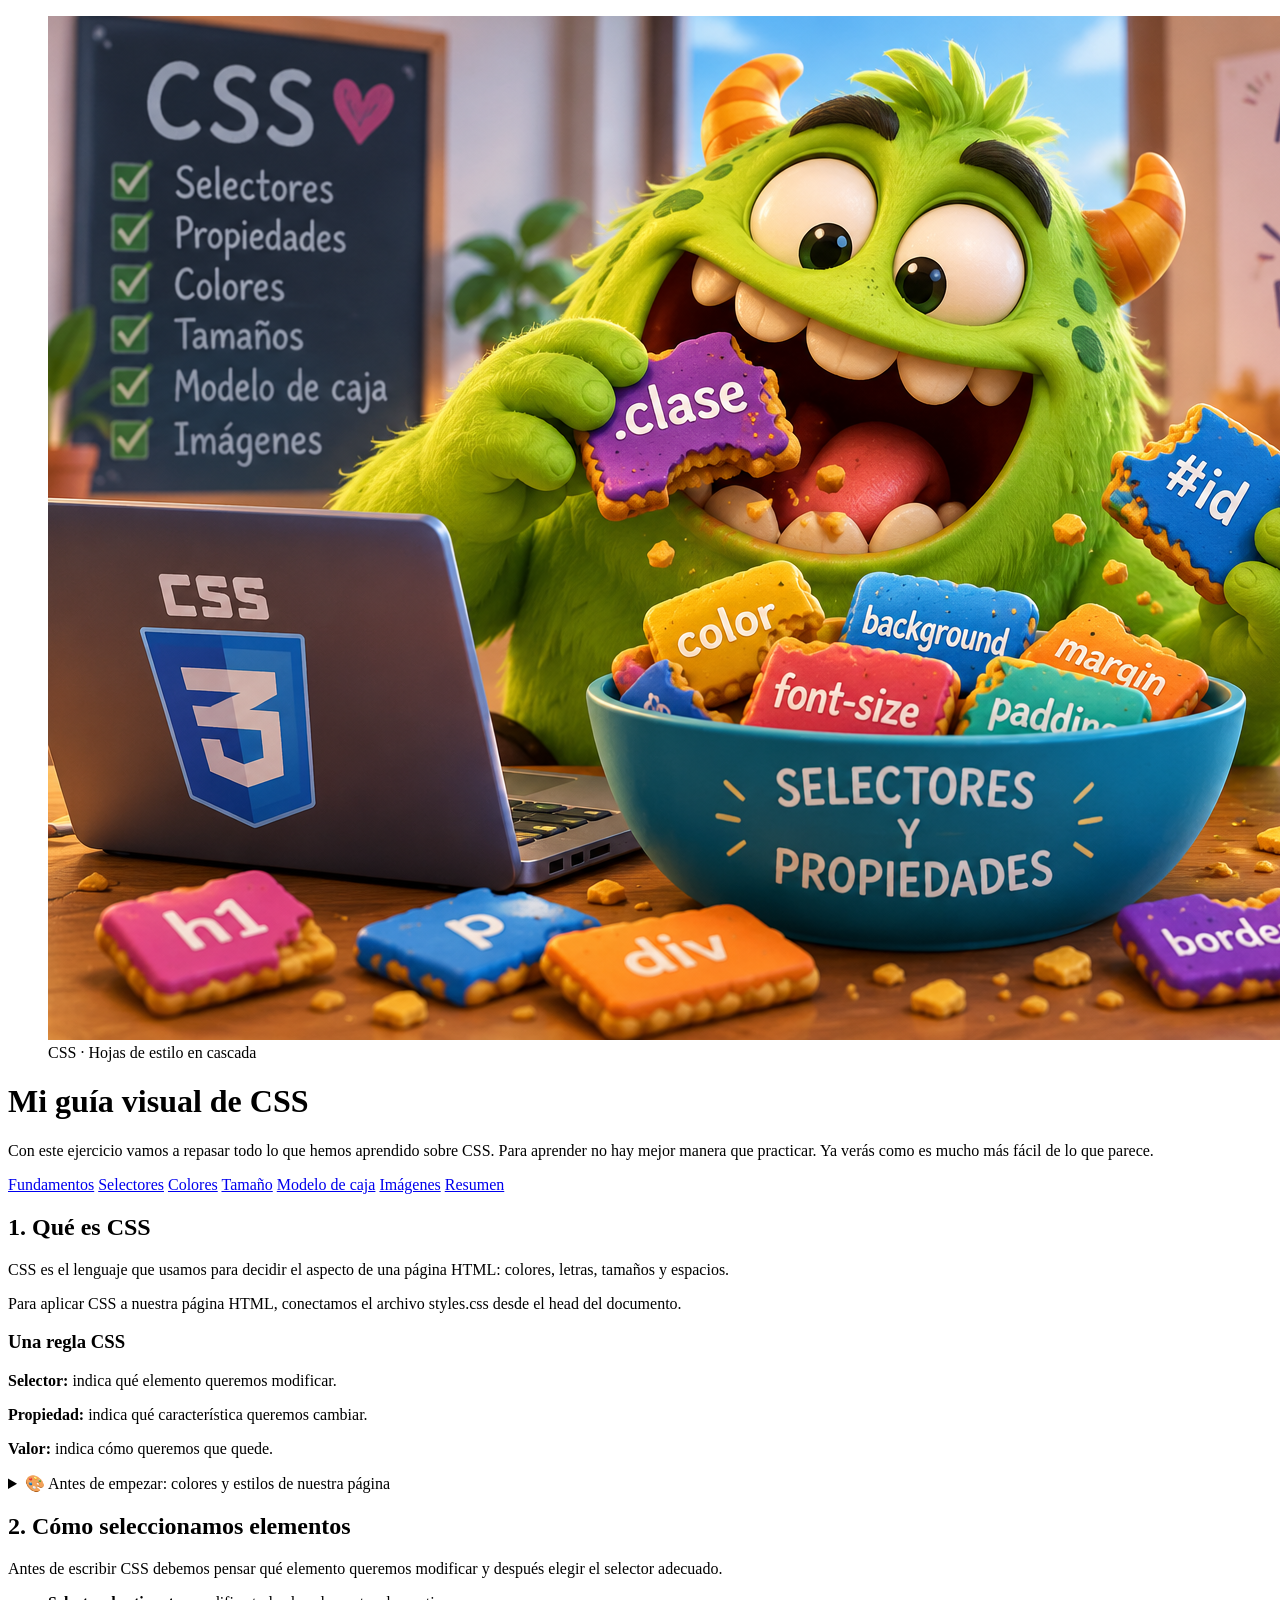
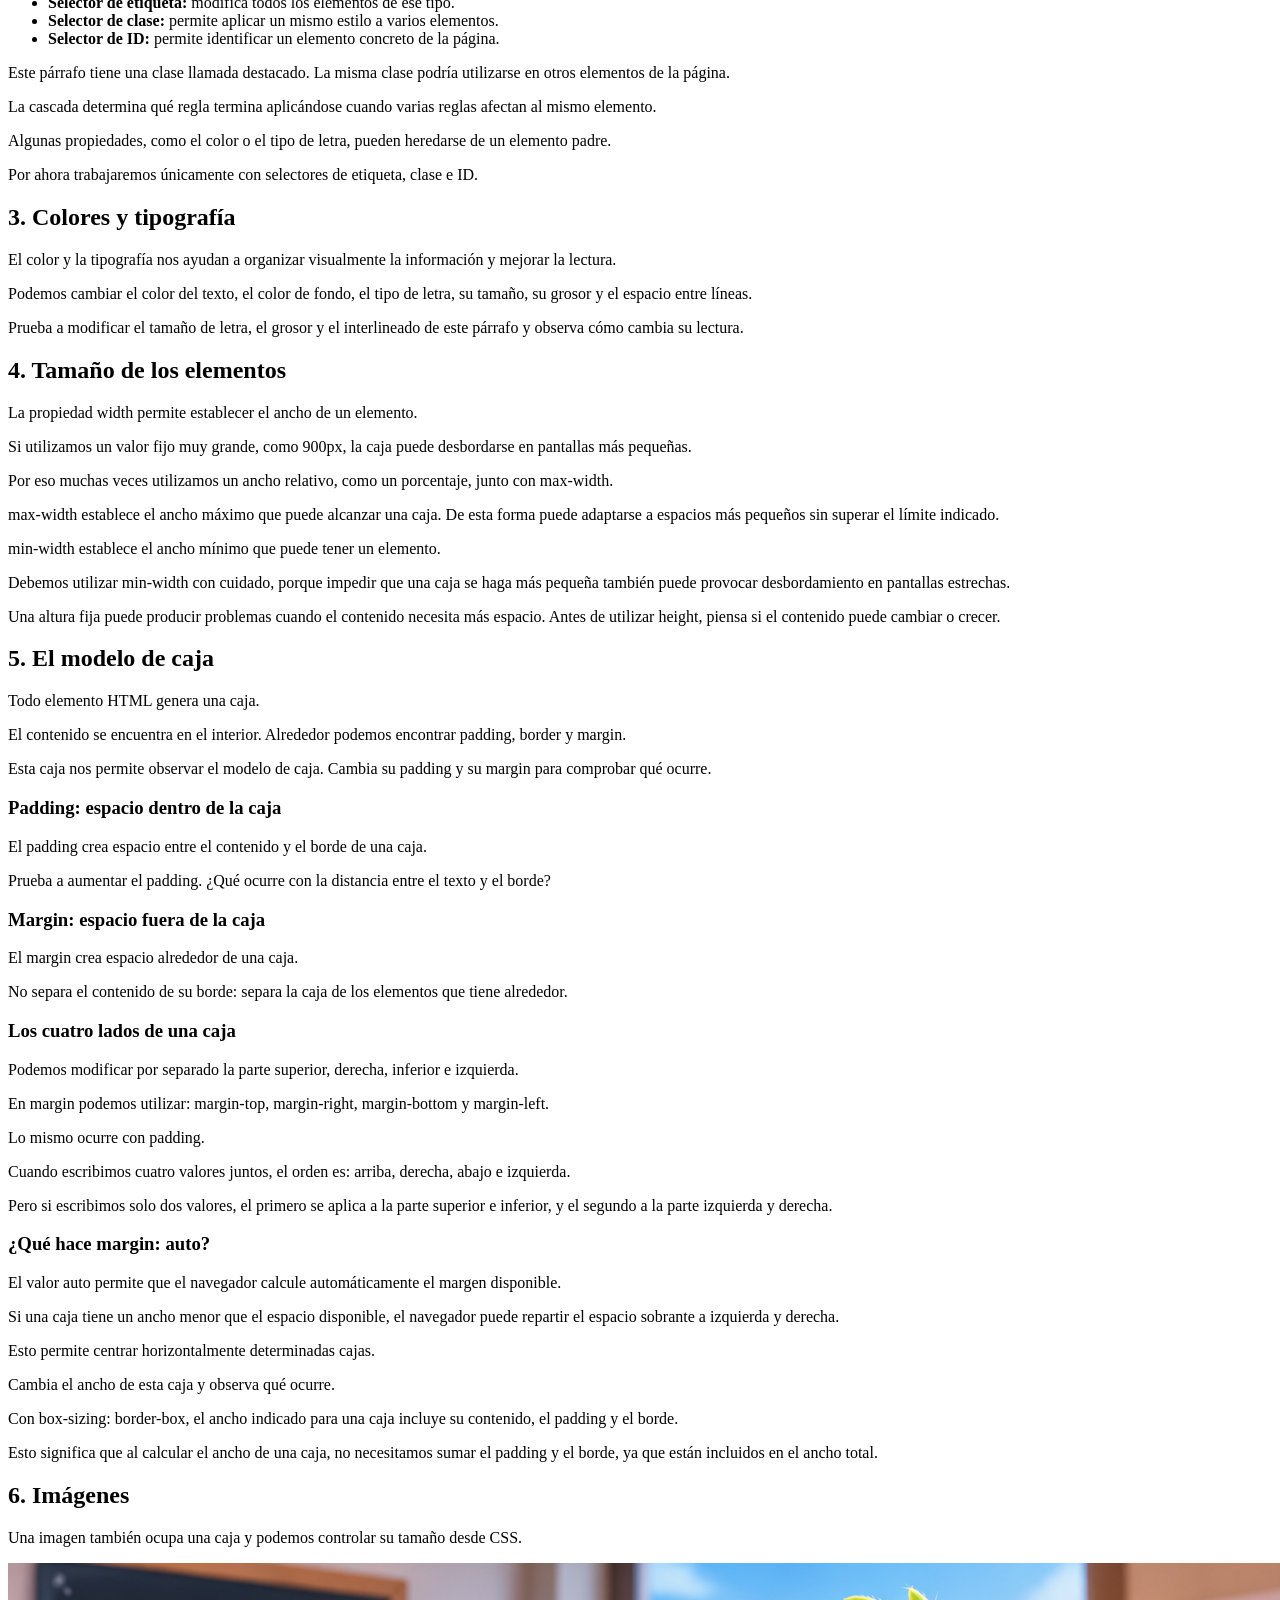
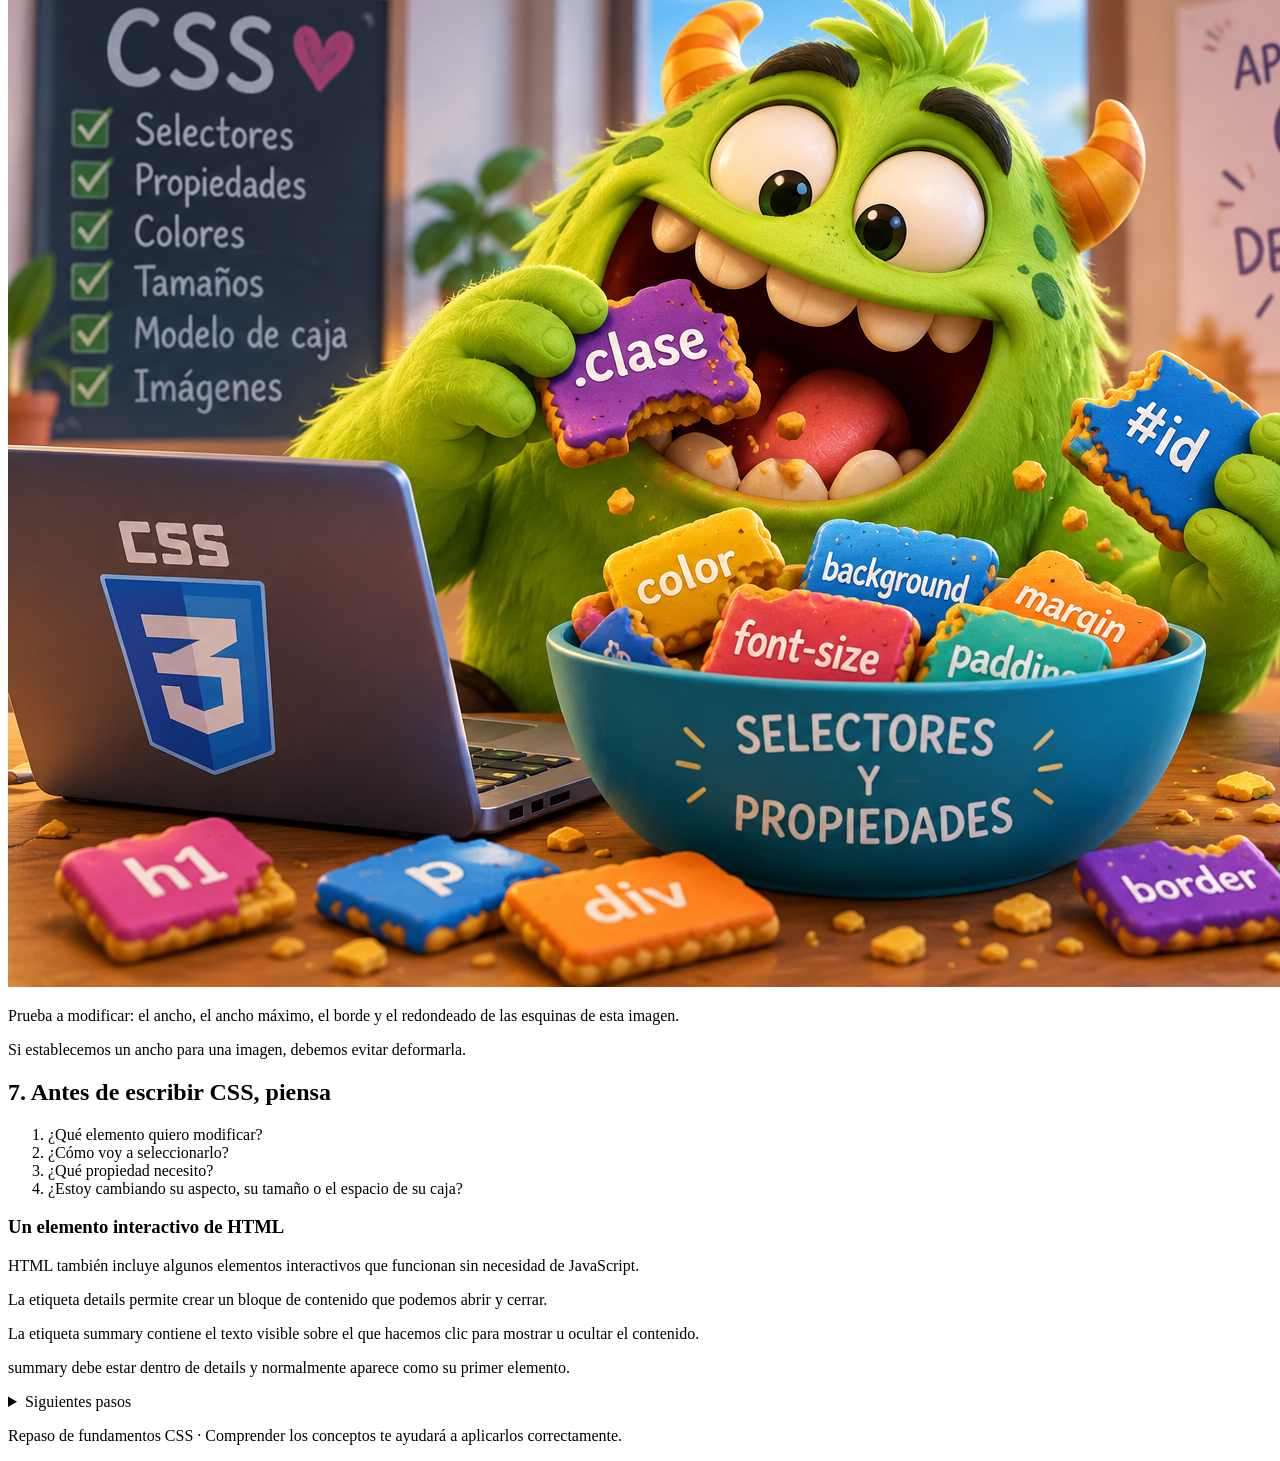
==== index.html @ c78a08f2 "Primer ejercicio de CSS" ====
<!doctype html>
<html lang="es">

<head>

    <!-- Configuración básica del documento -->
    <meta charset="UTF-8">

    <!-- Permite adaptar la página al ancho del dispositivo -->
    <meta name="viewport" content="width=device-width, initial-scale=1.0">

    <!-- Favicon de la página -->
    <link rel="icon" href="images/favicon.ico" type="image/x-icon">

    <!-- Título que aparece en la pestaña del navegador -->
    <title>Repaso de fundamentos CSS</title>

    

</head>


<body>

    <!-- ========================================
         ENCABEZADO DE LA PÁGINA
         ======================================== -->

    <header>

        <!--
        figure permite agrupar contenido visual,
        como una imagen, que forma una unidad
        dentro de la página.
        -->

        <figure>

            <img
                class="logo-css"
                src="images/css.png"
                alt="Imagen representativa de CSS"
            >

            <figcaption>
                CSS · Hojas de estilo en cascada
            </figcaption>

        </figure>


      

        <h1>Mi guía visual de CSS</h1>


        <p>
            Con este ejercicio vamos a repasar todo lo que hemos aprendido
            sobre CSS.

            Para aprender no hay mejor manera que practicar.

            Ya verás como es mucho más fácil de lo que parece.
        </p>


        <!--
        strong y em aportan significado al contenido.

        strong indica que un contenido tiene especial importancia.

        em se utiliza para dar énfasis a una parte del texto.
        -->


        <!-- ========================================
             NAVEGACIÓN INTERNA
             ======================================== -->

        <nav>

            <a href="#fundamentos">Fundamentos</a>

            <a href="#selectores">Selectores</a>

            <a href="#colores">Colores</a>

            <a href="#tamano">Tamaño</a>

            <a href="#cajas">Modelo de caja</a>

            <a href="#imagenes">Imágenes</a>

            <a href="#recordatorio">Resumen</a>

        </nav>


       

    </header>



    <!-- ========================================
         CONTENIDO PRINCIPAL
         ======================================== -->

    <main>


        <!-- ========================================
             1. FUNDAMENTOS mantenemos los ID para que funcione la navegación interna
             ======================================== -->

        <section id="fundamentos">

            <h2>1. Qué es CSS</h2>


            <p>
                CSS es el lenguaje que usamos para decidir
                el aspecto de una página HTML:
                colores, letras, tamaños y espacios.
            </p>


            <p>
                Para aplicar CSS a nuestra página HTML,
                conectamos el archivo styles.css
                desde el head del documento.
            </p>


            <!-- Una regla CSS -->

            <div>

                <h3>Una regla CSS</h3>


                <p>
                    <strong>Selector:</strong>
                    indica qué elemento queremos modificar.
                </p>


                <p>
                    <strong>Propiedad:</strong>
                    indica qué característica queremos cambiar.
                </p>


                <p>
                    <strong>Valor:</strong>
                    indica cómo queremos que quede.
                </p>

            </div>


        </section>



    <!-- ========================================
         AYUDA PARA CREAR NUESTRO CSS
         ======================================== -->

    <details>

        <summary>🎨 Antes de empezar: colores y estilos de nuestra página</summary>

        <h2>Nuestra paleta de colores</h2>

        <p>
            Para no repetir los mismos colores continuamente,
            vamos a guardar nuestra paleta en variables CSS.
        </p>

        <p>
            Las declararemos en <code>:root</code> para poder
            utilizarlas después en toda la página.
        </p>

        <ul>
            <li>Fondo: <code>#e8edf1</code></li>
            <li>Principal: <code>#30343F</code></li>
            <li>Secundario: <code>#1A1B41</code></li>
            <li>Acento: <code>#C62E65</code></li>
            <li>Botones: <code>#629677</code></li>
        </ul>

        <p>Podemos declararlas así:</p>

        <pre><code>:root {
    --color-fondo: #e8edf1;
    --color-principal: #30343F;
    --color-secundario: #1A1B41;
    --color-acento: #C62E65;
    --color-botones: #629677;
}</code></pre>


        <h2>Degradado para el header</h2>

        <p>
            Para el fondo del encabezado vamos a utilizar
            un degradado formado por tres colores.
        </p>

        <pre><code>background: linear-gradient(
    135deg,
    #c27898 0%,
    #9da4d6 50%,
    #94bbe9 100%
);</code></pre>

        <p>
            <strong>135deg</strong> indica la dirección del degradado
            y los porcentajes indican en qué punto aparece cada color.
        </p>


        <h2>¿Por qué los enlaces aparecen azules?</h2>

       <p>
            Los navegadores aplican algunos estilos por defecto
            a los enlaces, como el color azul y el subrayado.

            Si queremos sustituirlos por nuestros propios estilos,
            podemos usar <code>color: inherit;</code>
            para que el enlace herede el color de su elemento padre
            y <code>text-decoration: none;</code>
            para eliminar el subrayado.
        </p>


        

        

        <pre><code>a {
    color: inherit;
    text-decoration: none;
}</code></pre>

        <p>
            <code>color: inherit;</code> hace que el enlace
            herede el color de su elemento padre.
        </p>

        <p>
            <code>text-decoration: none;</code> elimina
            el subrayado que añade el navegador.
        </p>

         <p>
            Los enlaces del menú son anclas internas.
            El valor que escribimos después de # debe coincidir
            con el id del elemento al que queremos desplazarnos.
        </p>


        <p>
            Por ejemplo, el enlace que utiliza
            href="#cajas" nos lleva hasta el elemento
            que tiene id="cajas".
        </p>


        
    </details>


   

        <!-- ========================================
             2. SELECTORES
             ======================================== -->

        <section id="selectores">

            <h2>2. Cómo seleccionamos elementos</h2>


            <p>
                Antes de escribir CSS debemos pensar
                qué elemento queremos modificar
                y después elegir el selector adecuado.
            </p>


            <ul>

                <li>
                    <strong>Selector de etiqueta:</strong>
                    modifica todos los elementos de ese tipo.
                </li>


                <li>
                    <strong>Selector de clase:</strong>
                    permite aplicar un mismo estilo
                    a varios elementos.
                </li>


                <li>
                    <strong>Selector de ID:</strong>
                    permite identificar un elemento concreto
                    de la página.
                </li>

            </ul>


            <p>
                Este párrafo tiene una clase llamada destacado.

                La misma clase podría utilizarse
                en otros elementos de la página.
            </p>


            <p>
                La cascada determina qué regla termina aplicándose
                cuando varias reglas afectan al mismo elemento.
            </p>


            <p>
                Algunas propiedades,
                como el color o el tipo de letra,
                pueden heredarse de un elemento padre.
            </p>


            <p>
                Por ahora trabajaremos únicamente con selectores
                de etiqueta, clase e ID.
            </p>

        </section>



        <!-- ========================================
             3. COLORES Y TIPOGRAFÍA
             ======================================== -->

        <section id="colores">

            <h2>3. Colores y tipografía</h2>


            <p>
                El color y la tipografía nos ayudan
                a organizar visualmente la información
                y mejorar la lectura.
            </p>


            <p>
                Podemos cambiar el color del texto,
                el color de fondo,
                el tipo de letra,
                su tamaño,
                su grosor
                y el espacio entre líneas.
            </p>


            <p>
                Prueba a modificar el tamaño de letra,
                el grosor y el interlineado de este párrafo
                y observa cómo cambia su lectura.
            </p>


            <!--
            ========================================
            CAJA CON IMAGEN DE FONDO

            Esta parte queda preparada para trabajar
            más adelante la imagen de fondo,
            la transparencia y la legibilidad.

            <div class="caja-fondo">

                <h3>Antes que diseño, usabilidad</h3>

                <p>
                    Cuando colocamos texto sobre una imagen,
                    debemos asegurarnos de que se puede leer correctamente.

                    Una capa semitransparente puede reducir
                    el contraste visual del fondo
                    y facilitar la lectura.
                </p>

            </div>

            ========================================
            -->

        </section>



        <!-- ========================================
             4. TAMAÑO DE LOS ELEMENTOS
             ======================================== -->

        <section id="tamano">

            <h2>4. Tamaño de los elementos</h2>


            <p>
                La propiedad width permite establecer
                el ancho de un elemento.
            </p>


            <p>
                Si utilizamos un valor fijo muy grande,
                como 900px,
                la caja puede desbordarse
                en pantallas más pequeñas.
            </p>


            <p>
                Por eso muchas veces utilizamos
                un ancho relativo,
                como un porcentaje,
                junto con max-width.
            </p>


            <p>
                max-width establece el ancho máximo
                que puede alcanzar una caja.

                De esta forma puede adaptarse
                a espacios más pequeños
                sin superar el límite indicado.
            </p>


            <p>
                min-width establece el ancho mínimo
                que puede tener un elemento.
            </p>


            <p>
                Debemos utilizar min-width con cuidado,
                porque impedir que una caja se haga más pequeña
                también puede provocar desbordamiento
                en pantallas estrechas.
            </p>


            <p>
                Una altura fija puede producir problemas
                cuando el contenido necesita más espacio.

                Antes de utilizar height,
                piensa si el contenido puede cambiar o crecer.
            </p>

        </section>



        <!-- ========================================
             5. MODELO DE CAJA
             ======================================== -->

        <section id="cajas">

            <h2>5. El modelo de caja</h2>


            <p>
                Todo elemento HTML genera una caja.
            </p>


            <p>
                El contenido se encuentra en el interior.

                Alrededor podemos encontrar
                padding, border y margin.
            </p>


            <p>
                Esta caja nos permite observar
                el modelo de caja.

                Cambia su padding y su margin
                para comprobar qué ocurre.
            </p>



            <!-- ========================================
                 PADDING
                 ======================================== -->

            <div>

                <h3>Padding: espacio dentro de la caja</h3>


                <p>
                    El padding crea espacio
                    entre el contenido
                    y el borde de una caja.
                </p>


                <p>
                    Prueba a aumentar el padding.

                    ¿Qué ocurre con la distancia
                    entre el texto y el borde?
                </p>

            </div>



            <!-- ========================================
                 MARGIN
                 ======================================== -->

            <div>

                <h3>Margin: espacio fuera de la caja</h3>


                <p>
                    El margin crea espacio
                    alrededor de una caja.
                </p>


                <p>
                    No separa el contenido de su borde:

                    separa la caja
                    de los elementos
                    que tiene alrededor.
                </p>

            </div>



            <!-- ========================================
                 LOS CUATRO LADOS
                 ======================================== -->

            <div>

                <h3>Los cuatro lados de una caja</h3>


                <p>
                    Podemos modificar por separado
                    la parte superior,
                    derecha,
                    inferior
                    e izquierda.
                </p>


                <p>
                    En margin podemos utilizar:

                    margin-top,

                    margin-right,

                    margin-bottom

                    y margin-left.
                </p>


                <p>
                    Lo mismo ocurre con padding.
                </p>


                <p>
                    Cuando escribimos cuatro valores juntos,
                    el orden es:

                    arriba,
                    derecha,
                    abajo
                    e izquierda.
                </p>


                <p>
                    Pero si escribimos solo dos valores,
                    el primero se aplica
                    a la parte superior e inferior,

                    y el segundo
                    a la parte izquierda y derecha.
                </p>

            </div>



            <!-- ========================================
                 MARGIN AUTO
                 ======================================== -->

            <div>

                <h3>¿Qué hace margin: auto?</h3>


                <p>
                    El valor auto permite
                    que el navegador calcule automáticamente
                    el margen disponible.
                </p>


                <p>
                    Si una caja tiene un ancho menor
                    que el espacio disponible,

                    el navegador puede repartir
                    el espacio sobrante
                    a izquierda y derecha.
                </p>


                <p>
                    Esto permite centrar horizontalmente
                    determinadas cajas.
                </p>


                <p>
                    Cambia el ancho de esta caja
                    y observa qué ocurre.
                </p>

            </div>



            <!-- ========================================
                 BOX-SIZING
                 ======================================== -->

            <p>
                Con box-sizing: border-box,
                el ancho indicado para una caja
                incluye su contenido,
                el padding
                y el borde.
            </p>


            <p>
                Esto significa que al calcular
                el ancho de una caja,

                no necesitamos sumar
                el padding y el borde,

                ya que están incluidos
                en el ancho total.
            </p>

        </section>



        <!-- ========================================
             6. IMÁGENES
             ======================================== -->

        <section id="imagenes">

            <h2>6. Imágenes</h2>


            <p>
                Una imagen también ocupa una caja
                y podemos controlar su tamaño
                desde CSS.
            </p>


            <img
                class="imagen-tema"
                src="images/css.png"
                alt="Estudiante aprendiendo los fundamentos de CSS"
            >


            <p>
                Prueba a modificar:

                el ancho,

                el ancho máximo,

                el borde

                y el redondeado de las esquinas
                de esta imagen.
            </p>


            <p>
                Si establecemos un ancho para una imagen,
                debemos evitar deformarla.
            </p>

        </section>



        <!-- ========================================
             7. RECORDATORIO FINAL
             ======================================== -->

        <section id="recordatorio">

            <h2>7. Antes de escribir CSS, piensa</h2>


            <ol>

                <li>
                    ¿Qué elemento quiero modificar?
                </li>


                <li>
                    ¿Cómo voy a seleccionarlo?
                </li>


                <li>
                    ¿Qué propiedad necesito?
                </li>


                <li>
                    ¿Estoy cambiando su aspecto,
                    su tamaño
                    o el espacio de su caja?
                </li>

            </ol>



            <!-- ========================================
                 DETAILS Y SUMMARY
                 ======================================== -->

            <h3>Un elemento interactivo de HTML</h3>


            <p>
                HTML también incluye algunos elementos interactivos
                que funcionan sin necesidad de JavaScript.
            </p>


            <p>
                La etiqueta details permite crear
                un bloque de contenido
                que podemos abrir y cerrar.
            </p>


            <p>
                La etiqueta summary contiene
                el texto visible sobre el que hacemos clic
                para mostrar u ocultar el contenido.
            </p>


            <p>
                summary debe estar dentro de details
                y normalmente aparece como su primer elemento.
            </p>


            <details>

                <summary>Siguientes pasos</summary>


                <p>
                    Ya sabemos seleccionar elementos,
                    cambiar colores,
                    trabajar la tipografía,
                    controlar tamaños
                    y modificar las cajas.
                </p>


                <p>
                    Hasta ahora los elementos aparecen
                    siguiendo el flujo normal del documento.
                </p>


                <p>
                    El siguiente paso será descubrir
                    cómo podemos controlar su comportamiento
                    mediante <strong>display</strong>.
                </p>

            </details>

        </section>

    </main>



    <!-- ========================================
         PIE DE PÁGINA
         ======================================== -->

    <footer>

        <p>
            Repaso de fundamentos CSS ·
            Comprender los conceptos te ayudará a aplicarlos correctamente.
        </p>

    </footer>


</body>

</html>
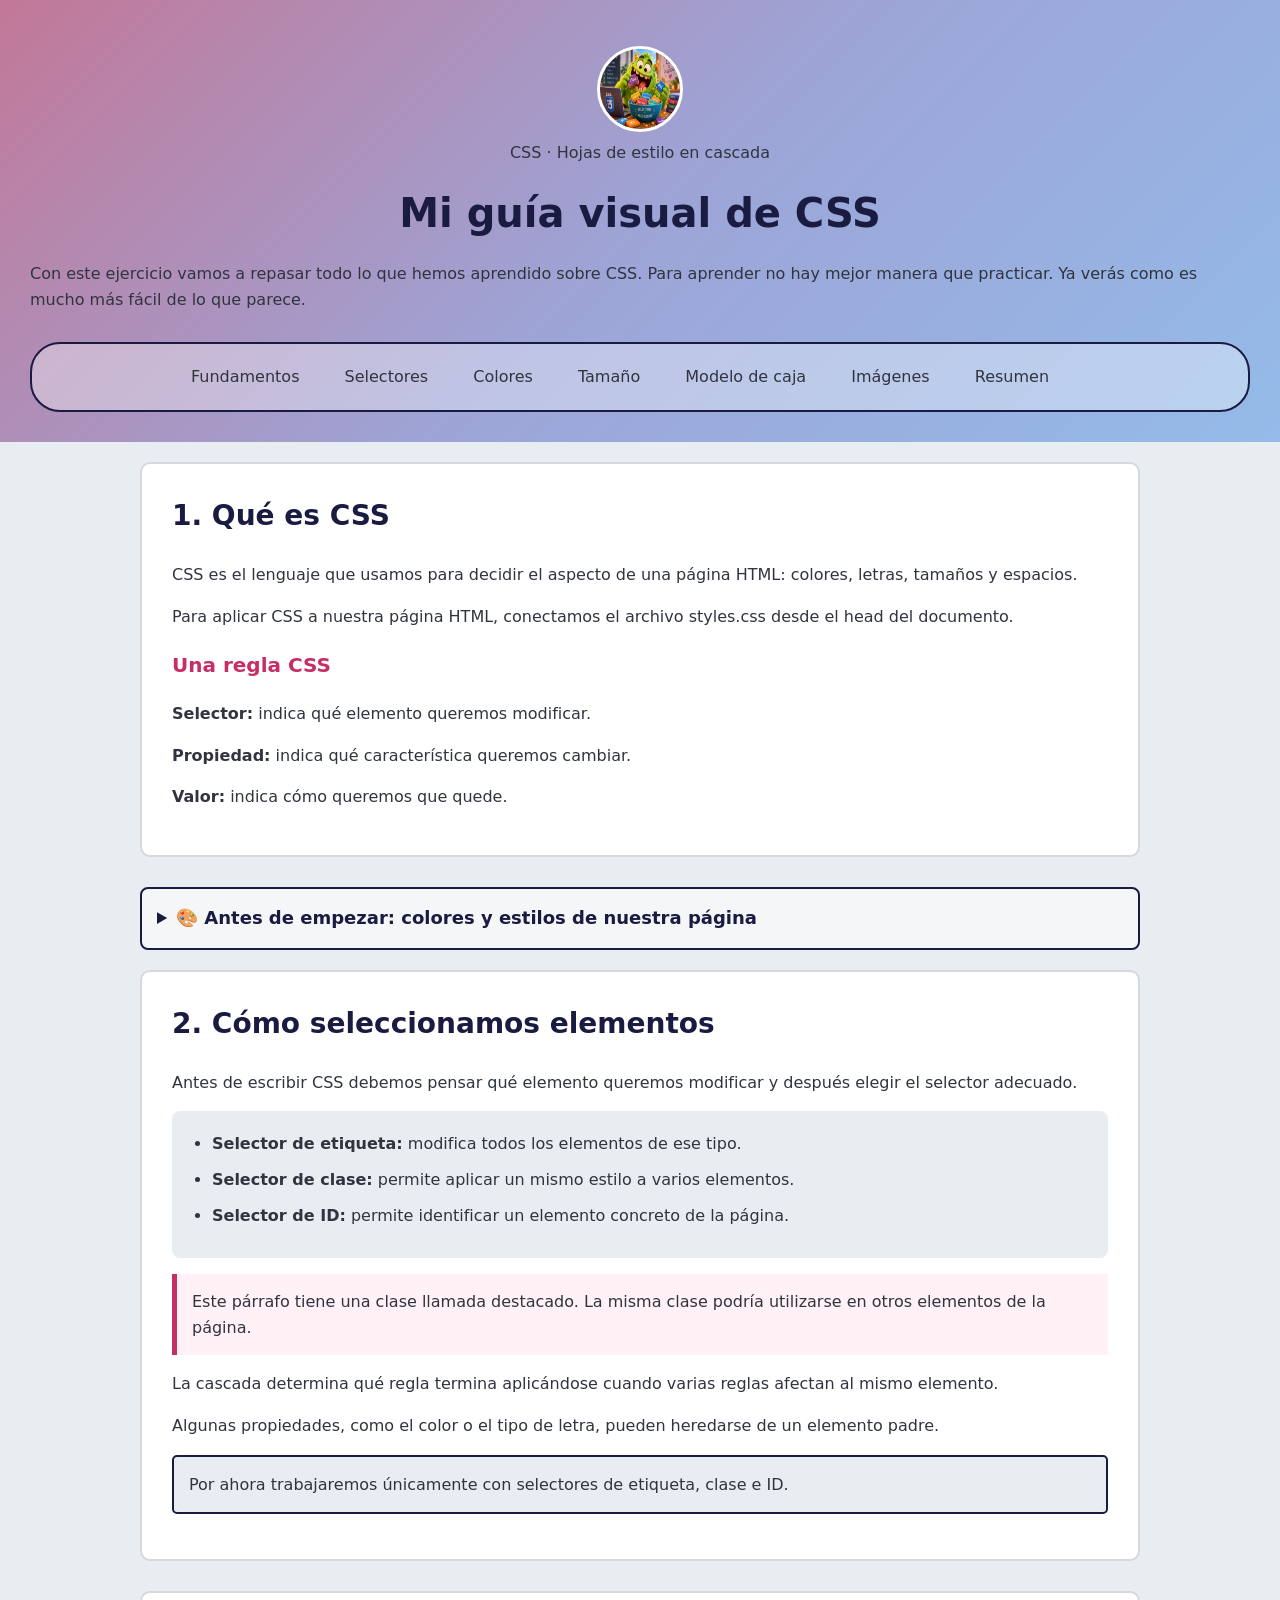
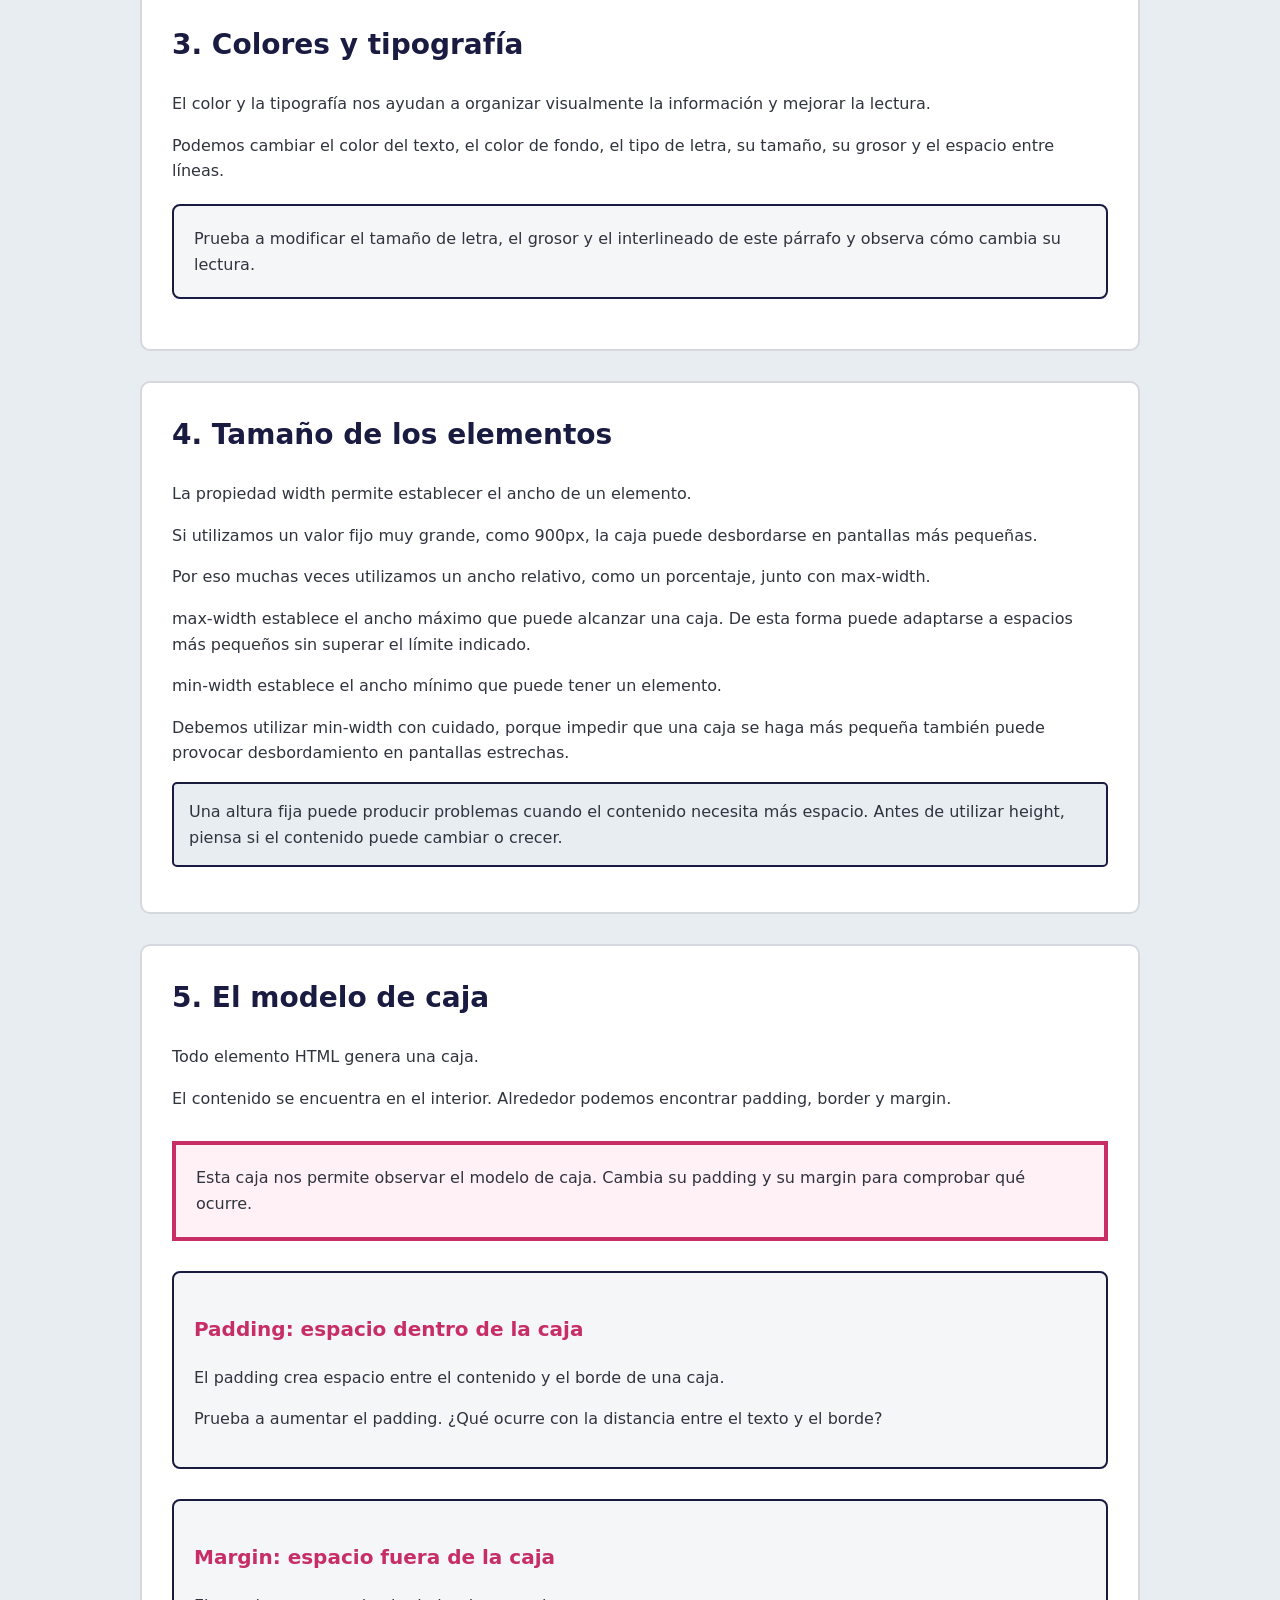
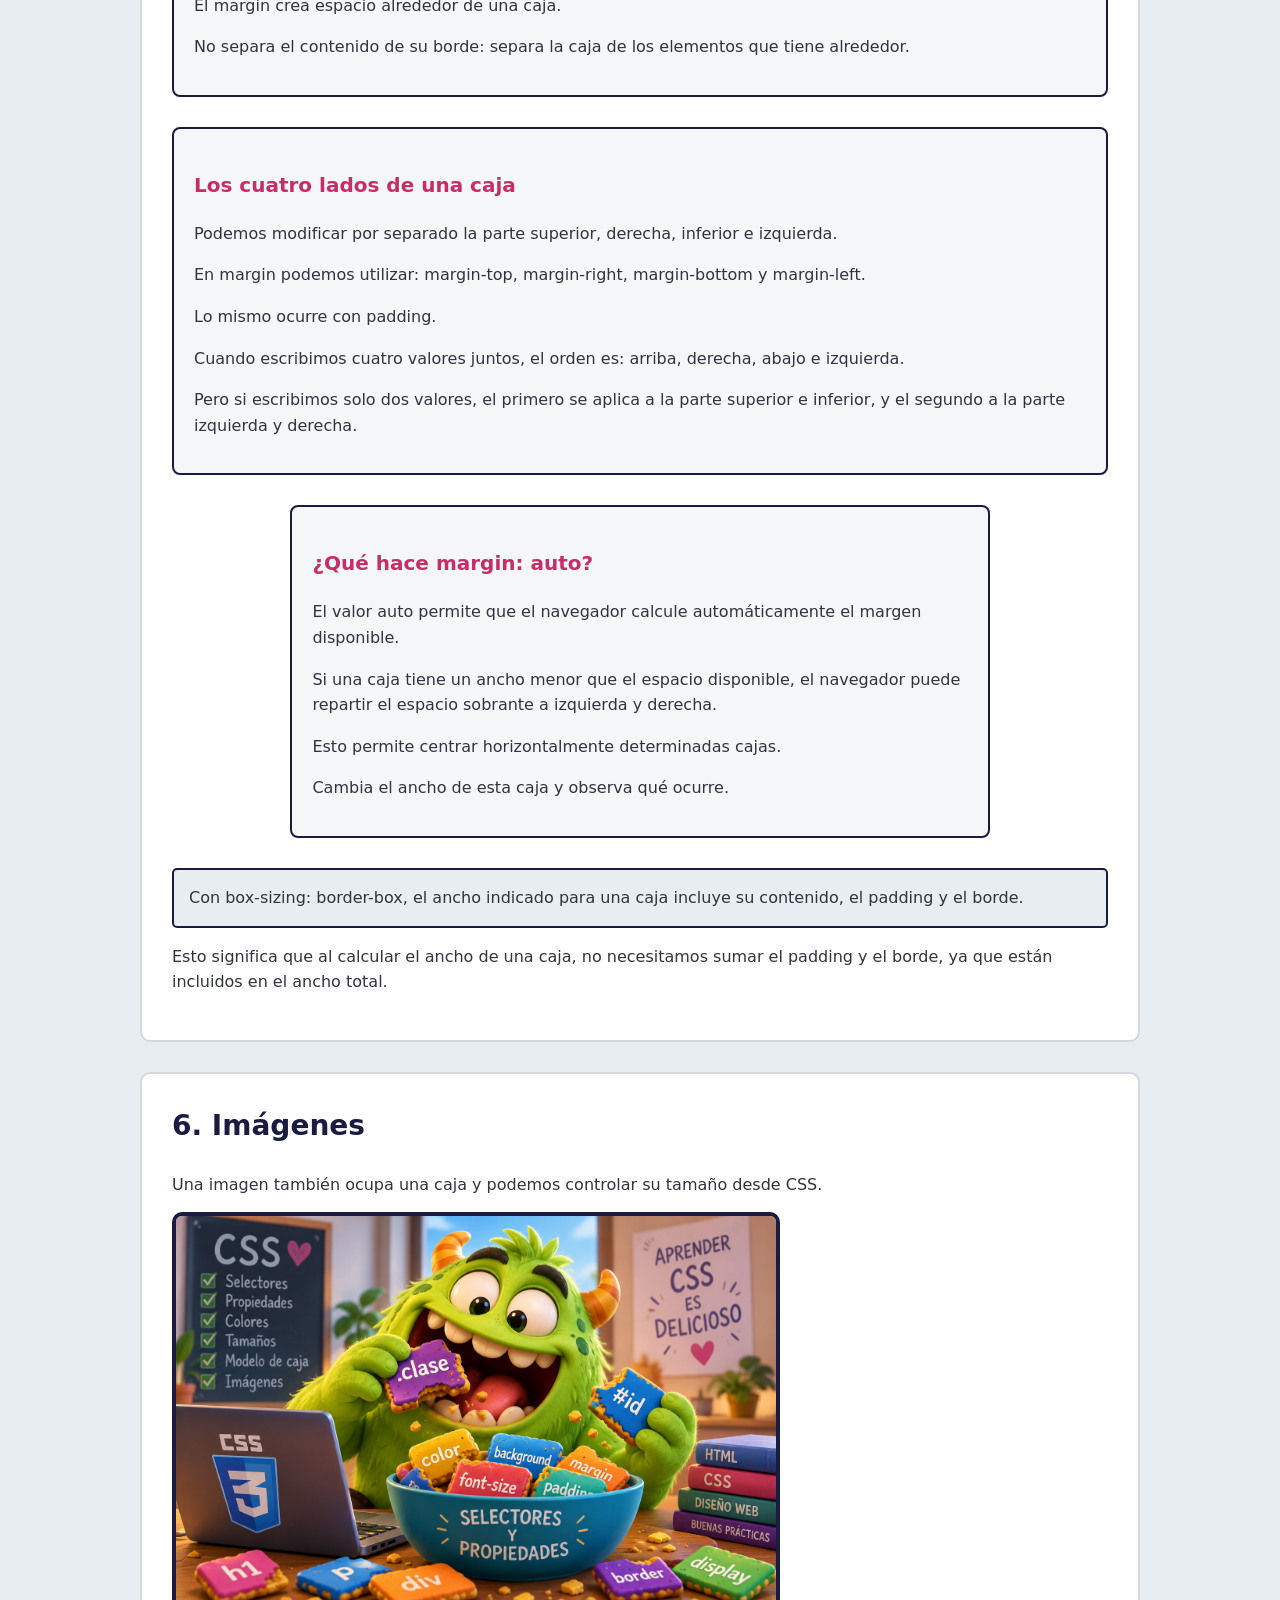
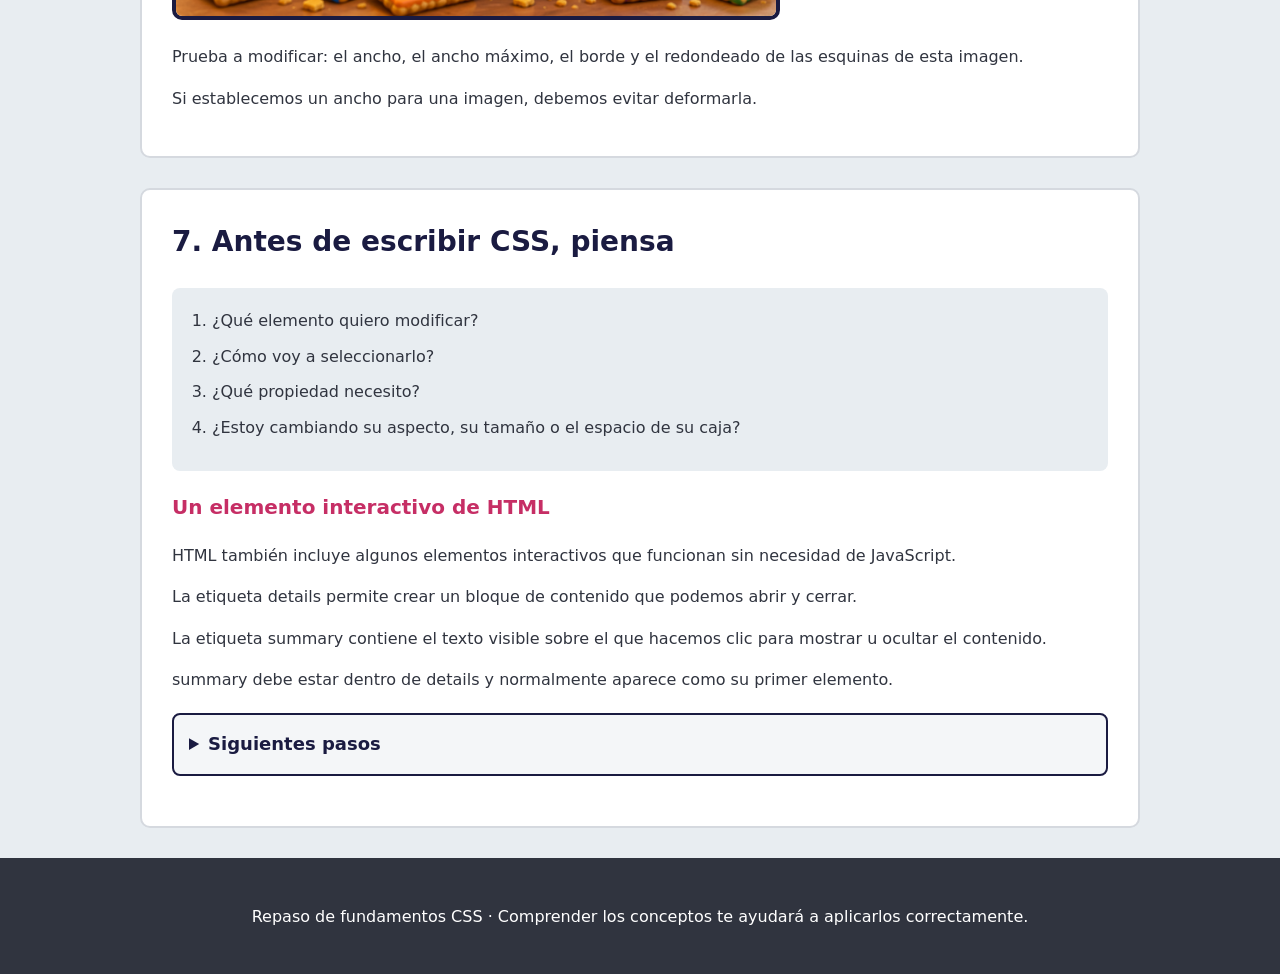
==== commit 99f2ca2d: "Mostrar la solución como página principal" ====
--- a/index.html
+++ b/index.html
@@ -15,7 +15,8 @@
     <!-- Título que aparece en la pestaña del navegador -->
     <title>Repaso de fundamentos CSS</title>
 
-    
+    <!-- Conexión con nuestra hoja de estilos externa -->
+    <link rel="stylesheet" href="styles.css">
 
 </head>
 
@@ -49,7 +50,15 @@
         </figure>
 
 
+        <!-- Nuestra paleta de colores -->
+
+        
+
+
+        <!-- Nuestro degradado -->
+
       
+
 
         <h1>Mi guía visual de CSS</h1>
 
@@ -110,7 +119,7 @@
 
 
         <!-- ========================================
-             1. FUNDAMENTOS mantenemos los ID para que funcione la navegación interna
+             1. FUNDAMENTOS
              ======================================== -->
 
         <section id="fundamentos">
@@ -315,7 +324,7 @@
             </ul>
 
 
-            <p>
+            <p class="destacado">
                 Este párrafo tiene una clase llamada destacado.
 
                 La misma clase podría utilizarse
@@ -336,7 +345,7 @@
             </p>
 
 
-            <p>
+            <p class="recordatorio">
                 Por ahora trabajaremos únicamente con selectores
                 de etiqueta, clase e ID.
             </p>
@@ -371,7 +380,7 @@
             </p>
 
 
-            <p>
+            <p class="ejemplo">
                 Prueba a modificar el tamaño de letra,
                 el grosor y el interlineado de este párrafo
                 y observa cómo cambia su lectura.
@@ -463,7 +472,7 @@
             </p>
 
 
-            <p>
+            <p class="recordatorio">
                 Una altura fija puede producir problemas
                 cuando el contenido necesita más espacio.
 
@@ -497,7 +506,7 @@
             </p>
 
 
-            <p>
+            <p class="caja-ejemplo">
                 Esta caja nos permite observar
                 el modelo de caja.
 
@@ -511,7 +520,7 @@
                  PADDING
                  ======================================== -->
 
-            <div>
+            <div class="caja-formativa">
 
                 <h3>Padding: espacio dentro de la caja</h3>
 
@@ -538,7 +547,7 @@
                  MARGIN
                  ======================================== -->
 
-            <div>
+            <div class="caja-formativa">
 
                 <h3>Margin: espacio fuera de la caja</h3>
 
@@ -565,7 +574,7 @@
                  LOS CUATRO LADOS
                  ======================================== -->
 
-            <div>
+            <div class="caja-formativa">
 
                 <h3>Los cuatro lados de una caja</h3>
 
@@ -625,7 +634,7 @@
                  MARGIN AUTO
                  ======================================== -->
 
-            <div>
+            <div class="caja-formativa caja-auto">
 
                 <h3>¿Qué hace margin: auto?</h3>
 
@@ -666,7 +675,7 @@
                  BOX-SIZING
                  ======================================== -->
 
-            <p>
+            <p class="recordatorio">
                 Con box-sizing: border-box,
                 el ancho indicado para una caja
                 incluye su contenido,
@@ -810,7 +819,7 @@
                 <summary>Siguientes pasos</summary>
 
 
-                <p>
+                <p class="destacado">
                     Ya sabemos seleccionar elementos,
                     cambiar colores,
                     trabajar la tipografía,
--- a/styles.css
+++ b/styles.css
@@ -0,0 +1,580 @@
+/* ==================================================
+   1. VARIABLES CSS
+
+   Guardamos los colores que vamos a reutilizar
+   durante toda la página.
+
+   Si queremos cambiar la paleta más adelante,
+   podemos hacerlo desde un único lugar.
+   ================================================== */
+
+:root {
+    --color-fondo: #e8edf1;
+    --color-principal: #30343f;
+    --color-secundario: #1a1b41;
+    --color-acento: #c62e65;
+    --color-botones: #629677;
+    --color-blanco: #ffffff;
+    --color-suave: #f4f6f8;
+    --color-destacado: #fff1f5;
+}
+
+
+/* ==================================================
+   2. CONFIGURACIÓN GENERAL
+
+   El navegador utiliza normalmente 16px
+   como tamaño base.
+
+   Con 62.5% conseguimos aproximadamente:
+
+   1rem = 10px
+   1.6rem = 16px
+   2rem = 20px
+   3rem = 30px
+   ================================================== */
+
+html {
+    font-size: 62.5%;
+}
+
+
+/* ==================================================
+   3. RESET BÁSICO
+
+   Todos los elementos generan una caja.
+
+   Con border-box hacemos que el width indicado
+   incluya:
+
+   contenido + padding + border
+
+   Esto facilita mucho el cálculo del tamaño
+   de las cajas.
+   ================================================== */
+
+
+
+
+/* ==================================================
+   4. BODY
+
+   El navegador añade un margin al body
+   por defecto.
+
+   Lo eliminamos para controlar nosotros
+   el espacio exterior de la página.
+   ================================================== */
+
+body {
+    margin: 0;
+
+    background-color: var(--color-fondo);
+
+    color: var(--color-principal);
+
+    font-family: system-ui, sans-serif;
+
+    font-size: 1.6rem;
+
+    line-height: 1.6;
+}
+
+
+/* ==================================================
+   5. HEADER
+
+   Utilizamos un degradado como fondo.
+
+   linear-gradient crea una transición
+   entre varios colores.
+
+   135deg indica la dirección del degradado.
+
+   0%, 50% y 100% indican la posición
+   de cada color.
+   ================================================== */
+
+header {
+    background: linear-gradient(
+        135deg,
+        #c27898 0%,
+        #9da4d6 50%,
+        #94bbe9 100%
+    );
+
+    color: var(--color-principal);
+
+    padding: 3rem;
+}
+
+
+/* ==================================================
+   6. FIGURE
+
+   figure es el elemento padre que contiene
+   nuestra imagen.
+
+   text-align: center centra el contenido inline
+   que hay dentro del figure.
+   ================================================== */
+
+figure {
+    text-align: center;
+}
+
+
+/* ==================================================
+   7. IMAGEN DEL HEADER
+
+   Damos el mismo width y height para crear
+   una caja cuadrada.
+
+   border-radius: 50% convierte esa caja
+   cuadrada en un círculo.
+
+   object-fit: cover hace que la imagen rellene
+   el espacio sin deformarse.
+   ================================================== */
+
+.logo-css {
+    width: 8rem;
+    height: 8rem;
+
+    border: 3px solid var(--color-blanco);
+
+    border-radius: 50%;
+
+   
+}
+
+
+/* ==================================================
+   8. TÍTULO PRINCIPAL
+   ================================================== */
+
+h1 {
+    color: var(--color-secundario);
+
+    font-size: 4rem;
+
+    font-weight: 700;
+
+    text-align: center;
+
+    margin-top: 1rem;
+
+    margin-bottom: 1rem;
+}
+
+
+/* ==================================================
+   9. NAVEGACIÓN
+
+   nav es el elemento padre que contiene
+   todos los enlaces.
+
+   Como los enlaces <a> son elementos inline,
+   podemos centrar el conjunto aplicando
+   text-align: center al padre.
+   ================================================== */
+
+nav {
+    margin-top: 3rem;
+
+    padding: 2rem;
+
+    border: 2px solid var(--color-secundario);
+
+    border-radius: 3rem;
+
+    background-color: rgba(255, 255, 255, 0.35);
+
+    text-align: center;
+}
+
+
+/* ==================================================
+   10. ENLACES
+
+   Los navegadores suelen mostrar los enlaces
+   en azul y subrayados.
+
+   text-decoration: none elimina el subrayado.
+
+   color: inherit hace que el enlace herede
+   el color de su elemento padre.
+   ================================================== */
+
+a {
+    margin-right: 4rem;
+
+    text-decoration: none;
+
+    color: inherit;
+}
+
+
+/* ==================================================
+   11. CONTENIDO PRINCIPAL
+
+   width: 90% hace que el main tenga un ancho
+   relativo al espacio disponible.
+
+   max-width: 100rem pone un límite:
+   nunca crecerá más de 100rem.
+
+   Esta combinación es más flexible que escribir:
+
+   width: 1000px;
+
+   porque permite adaptarse mejor a pantallas
+   más pequeñas.
+
+   margin: 2rem auto significa:
+
+   2rem     → arriba y abajo
+   auto     → izquierda y derecha
+
+   El navegador reparte el espacio sobrante
+   y centra horizontalmente el main.
+   ================================================== */
+
+main {
+    width: 90%;
+
+    max-width: 100rem;
+
+    margin: 2rem auto;
+}
+
+
+/* ==================================================
+   12. SECCIONES
+
+   Todas las etiquetas section reciben
+   el mismo estilo porque estamos utilizando
+   un selector de etiqueta.
+   ================================================== */
+
+section {
+    background-color: var(--color-blanco);
+
+    border: 2px solid #d5d9df;
+
+    border-radius: 1rem;
+
+    margin-bottom: 3rem;
+
+    padding: 3rem;
+}
+
+
+/* ==================================================
+   13. TÍTULOS DE SEGUNDO NIVEL
+   ================================================== */
+
+h2 {
+    color: var(--color-secundario);
+
+    font-size: 2.8rem;
+
+    margin-top: 0;
+}
+
+
+/* ==================================================
+   14. TÍTULOS DE TERCER NIVEL
+   ================================================== */
+
+h3 {
+    color: var(--color-acento);
+
+    font-size: 2rem;
+}
+
+
+/* ==================================================
+   15. PÁRRAFOS
+
+   Añadimos separación debajo de cada párrafo.
+   ================================================== */
+
+p {
+    margin-bottom: 1.5rem;
+}
+
+
+/* ==================================================
+   16. CLASE DESTACADO
+
+   Una clase puede reutilizarse
+   en diferentes elementos.
+
+   El borde izquierdo ayuda a llamar
+   la atención sobre el contenido.
+   ================================================== */
+
+.destacado {
+    background-color: var(--color-destacado);
+
+    border-left: 5px solid var(--color-acento);
+
+    padding: 1.5rem;
+}
+
+
+/* ==================================================
+   17. CLASE RECORDATORIO
+   ================================================== */
+
+.recordatorio {
+    background-color: var(--color-fondo);
+
+    border: 2px solid var(--color-secundario);
+
+    border-radius: 0.5rem;
+
+    padding: 1.5rem;
+}
+
+
+/* ==================================================
+   18. CLASE EJEMPLO
+   ================================================== */
+
+.ejemplo {
+    background-color: var(--color-suave);
+
+    border: 2px solid var(--color-secundario);
+
+    border-radius: 0.8rem;
+
+    margin: 2rem 0;
+
+    padding: 2rem;
+}
+
+
+/* ==================================================
+   19. LISTAS
+
+   Una coma permite aplicar la misma regla
+   a varios selectores.
+
+   En este caso aplicamos estos estilos tanto
+   a ul como a ol.
+   ================================================== */
+
+ul,
+ol {
+    background-color: var(--color-fondo);
+
+    border-radius: 0.8rem;
+
+    padding: 2rem 4rem;
+}
+
+
+/* Cada elemento de la lista tendrá
+   separación respecto al siguiente. */
+
+li {
+    margin-bottom: 1rem;
+}
+
+
+/* ==================================================
+   20. CAJA PARA PRACTICAR BOX MODEL
+
+   Esta caja permite observar claramente:
+
+   contenido
+   padding
+   border
+   margin
+   ================================================== */
+
+.caja-ejemplo {
+    background-color: var(--color-destacado);
+
+    border: 4px solid var(--color-acento);
+
+    margin: 3rem 0;
+
+    padding: 2rem;
+}
+
+
+/* ==================================================
+   21. CAJAS FORMATIVAS
+
+   Varias cajas utilizan la misma clase.
+
+   Así vemos una de las ventajas de las clases:
+   podemos reutilizar el mismo estilo.
+   ================================================== */
+
+.caja-formativa {
+    background-color: var(--color-suave);
+
+    border: 2px solid var(--color-secundario);
+
+    border-radius: 0.8rem;
+
+    margin: 3rem 0;
+
+    padding: 2rem;
+}
+
+
+/* ==================================================
+   22. MARGIN AUTO
+
+   Esta caja solo ocupa el 70% del ancho.
+
+   Por eso queda espacio libre a izquierda
+   y derecha.
+
+   margin: 3rem auto permite que el navegador
+   reparta ese espacio sobrante y centre la caja.
+   ================================================== */
+
+.caja-auto {
+    width: 70%;
+
+    margin: 3rem auto;
+}
+
+
+/* ==================================================
+   23. IMAGEN DEL CONTENIDO
+
+   width: 100% permite que la imagen use
+   el espacio disponible.
+
+   max-width impide que crezca más
+   de lo que queremos.
+
+   Al no fijar height, mantenemos
+   la proporción natural de la imagen.
+   ================================================== */
+
+.imagen-tema {
+    width: 100%;
+
+    max-width: 60rem;
+
+    border: 4px solid var(--color-secundario);
+
+    border-radius: 1rem;
+}
+
+
+/* ==================================================
+   24. CAJA CON IMAGEN DE FONDO
+
+   DE MOMENTO NO SE UTILIZA.
+
+   Dejamos este código comentado para trabajarlo
+   cuando estudiemos:
+
+   - background-image
+   - varias capas de fondo
+   - transparencia
+   - contraste
+   - legibilidad
+
+   ==================================================
+
+.caja-fondo {
+
+    background-image:
+
+        linear-gradient(
+            rgba(26, 27, 65, 0.55),
+            rgba(26, 27, 65, 0.55)
+        ),
+
+        url("images/fondo.png");
+
+
+    background-size: cover;
+
+    background-position: center;
+
+    color: var(--color-blanco);
+
+    width: 100%;
+
+    max-width: 70rem;
+
+    margin: 3rem auto;
+
+    padding: 4rem 3rem;
+
+    border-radius: 1rem;
+}
+
+*/
+
+
+/* ==================================================
+   25. DETAILS Y SUMMARY
+
+   details permite crear contenido
+   que se puede abrir y cerrar.
+
+   summary es la parte visible
+   sobre la que hacemos clic.
+
+   Funcionan directamente con HTML,
+   sin necesidad de JavaScript.
+   ================================================== */
+
+details {
+    margin: 2rem 0;
+
+    padding: 1.5rem;
+
+    background-color: var(--color-suave);
+
+    border: 2px solid var(--color-secundario);
+
+    border-radius: 0.8rem;
+}
+
+
+/* ==================================================
+   SUMMARY
+
+   El navegador ya aplica un comportamiento
+   interactivo a summary.
+
+   Solo modificamos ligeramente su aspecto.
+   ================================================== */
+
+summary {
+    color: var(--color-secundario);
+
+    font-weight: 700;
+
+    font-size: 1.8rem;
+
+    
+}
+
+
+/* ==================================================
+   26. FOOTER
+   ================================================== */
+
+footer {
+    background-color: var(--color-principal);
+
+    color: var(--color-blanco);
+
+    padding: 3rem;
+
+    text-align: center;
+}
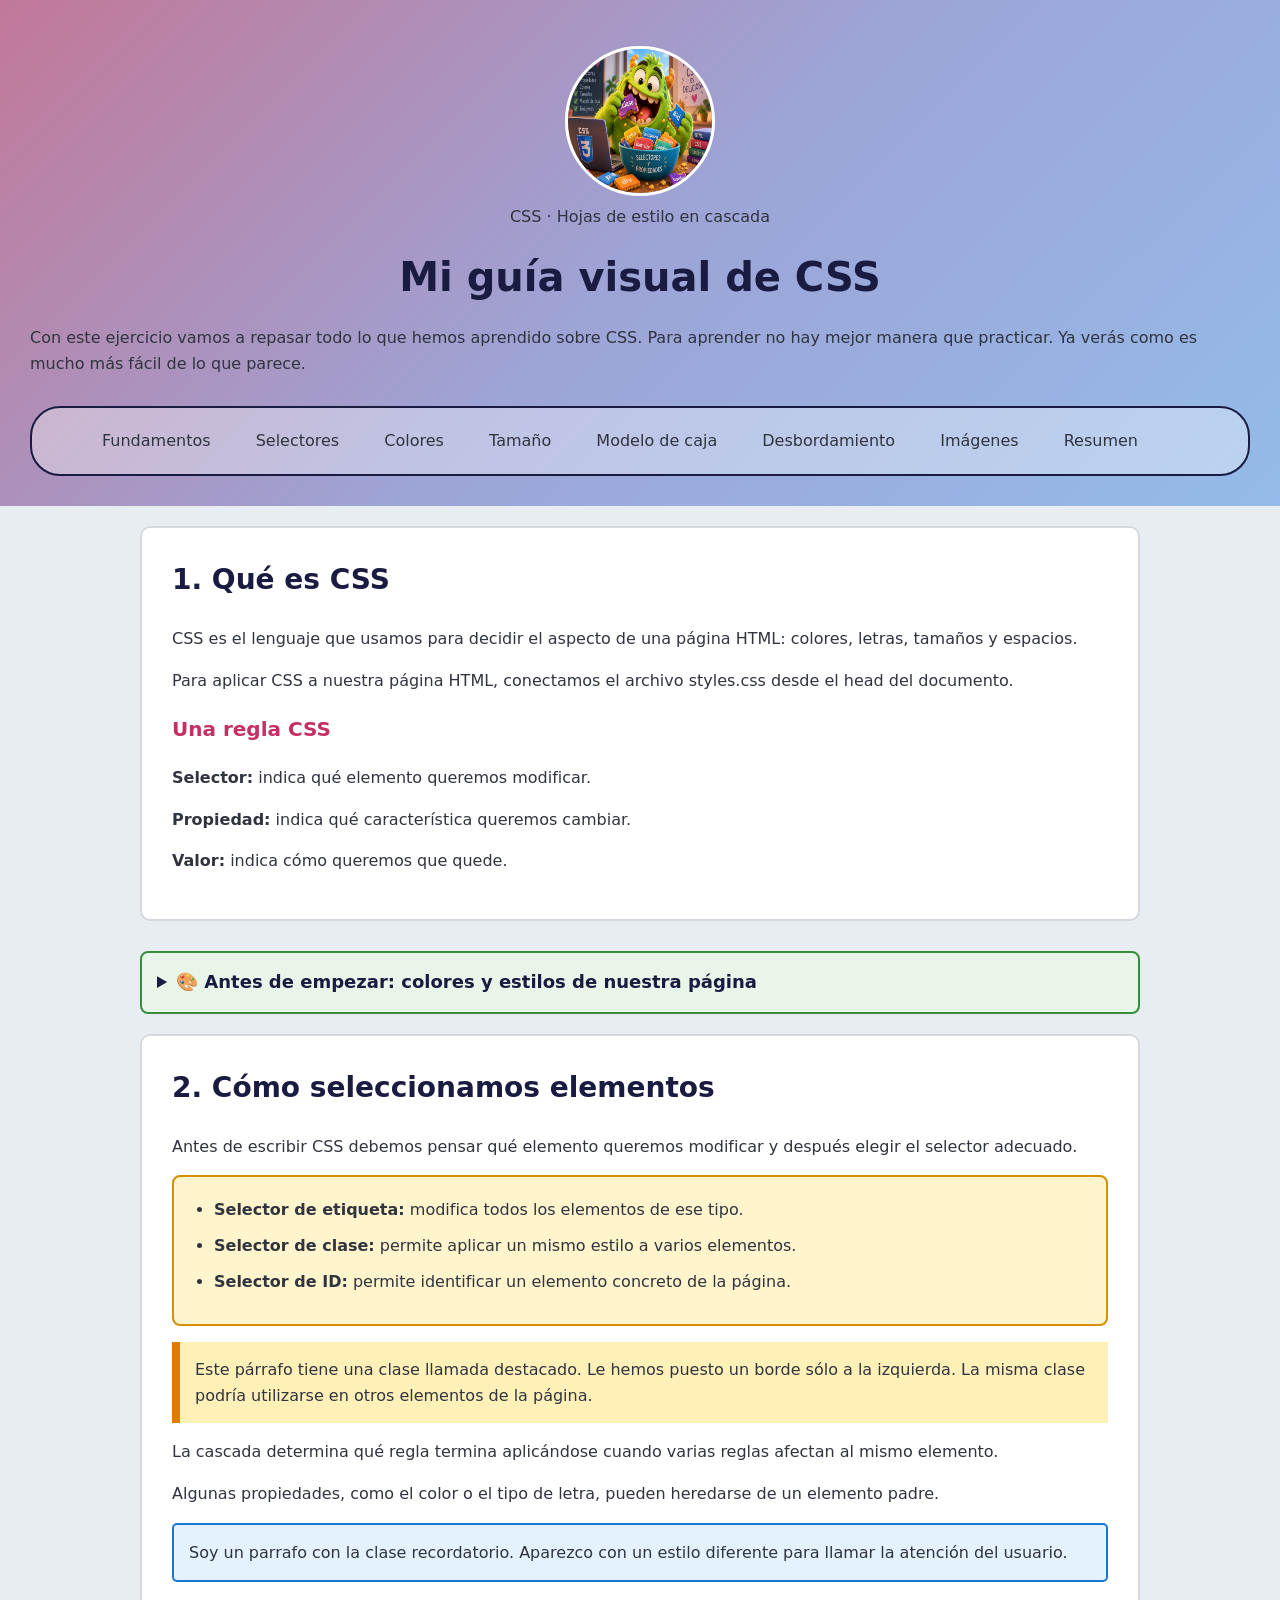
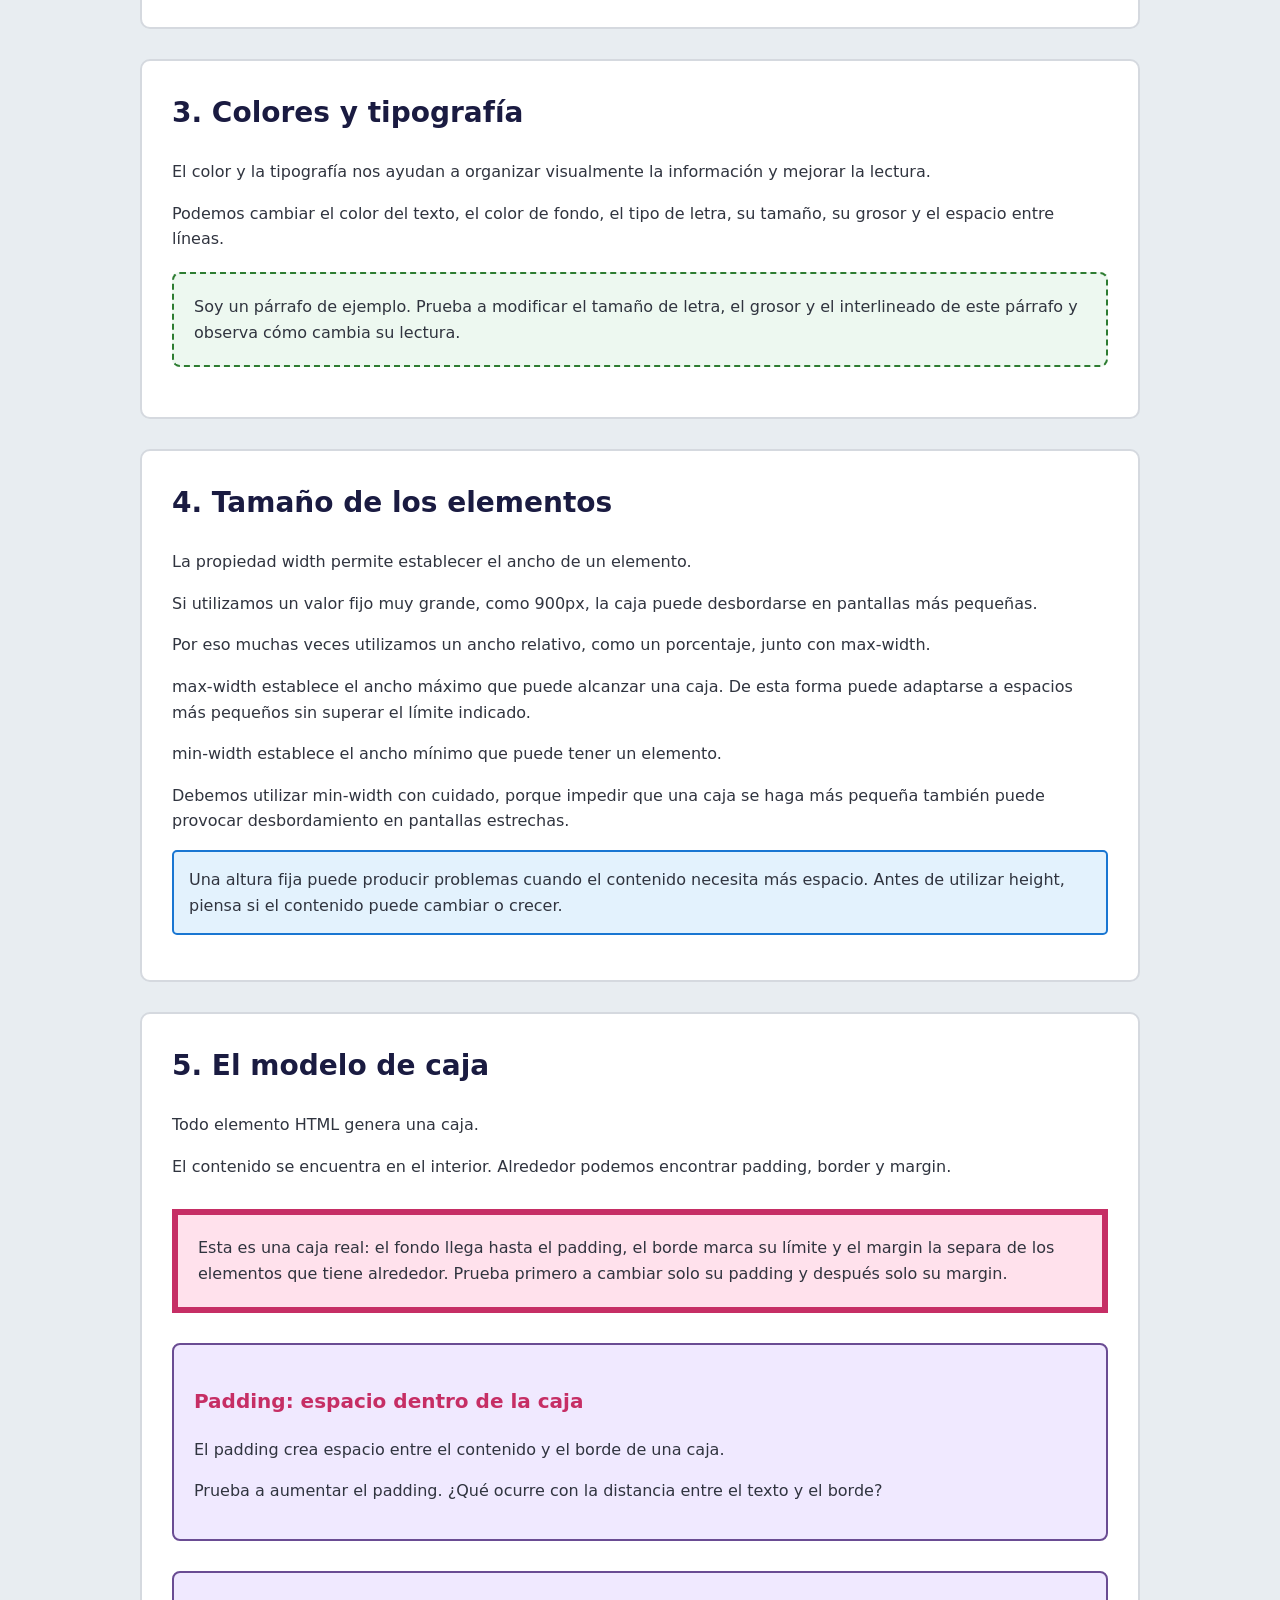
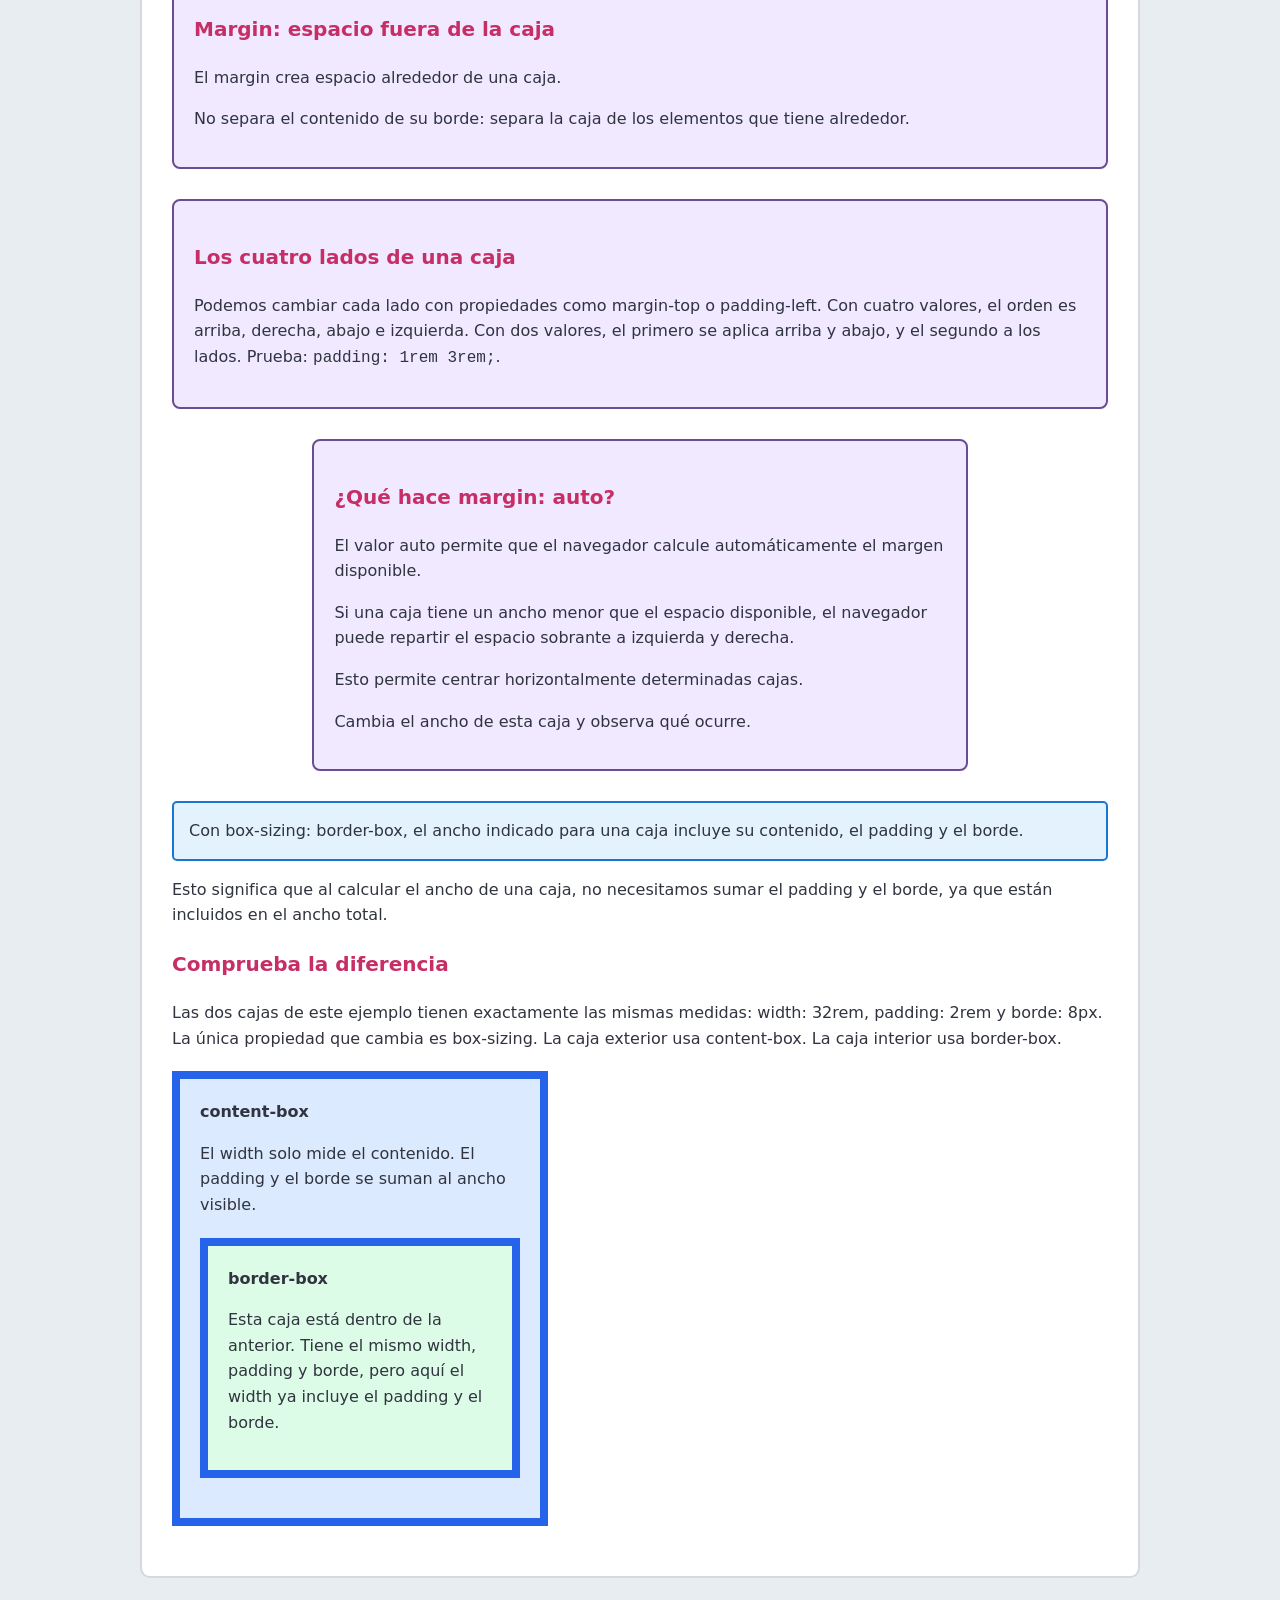
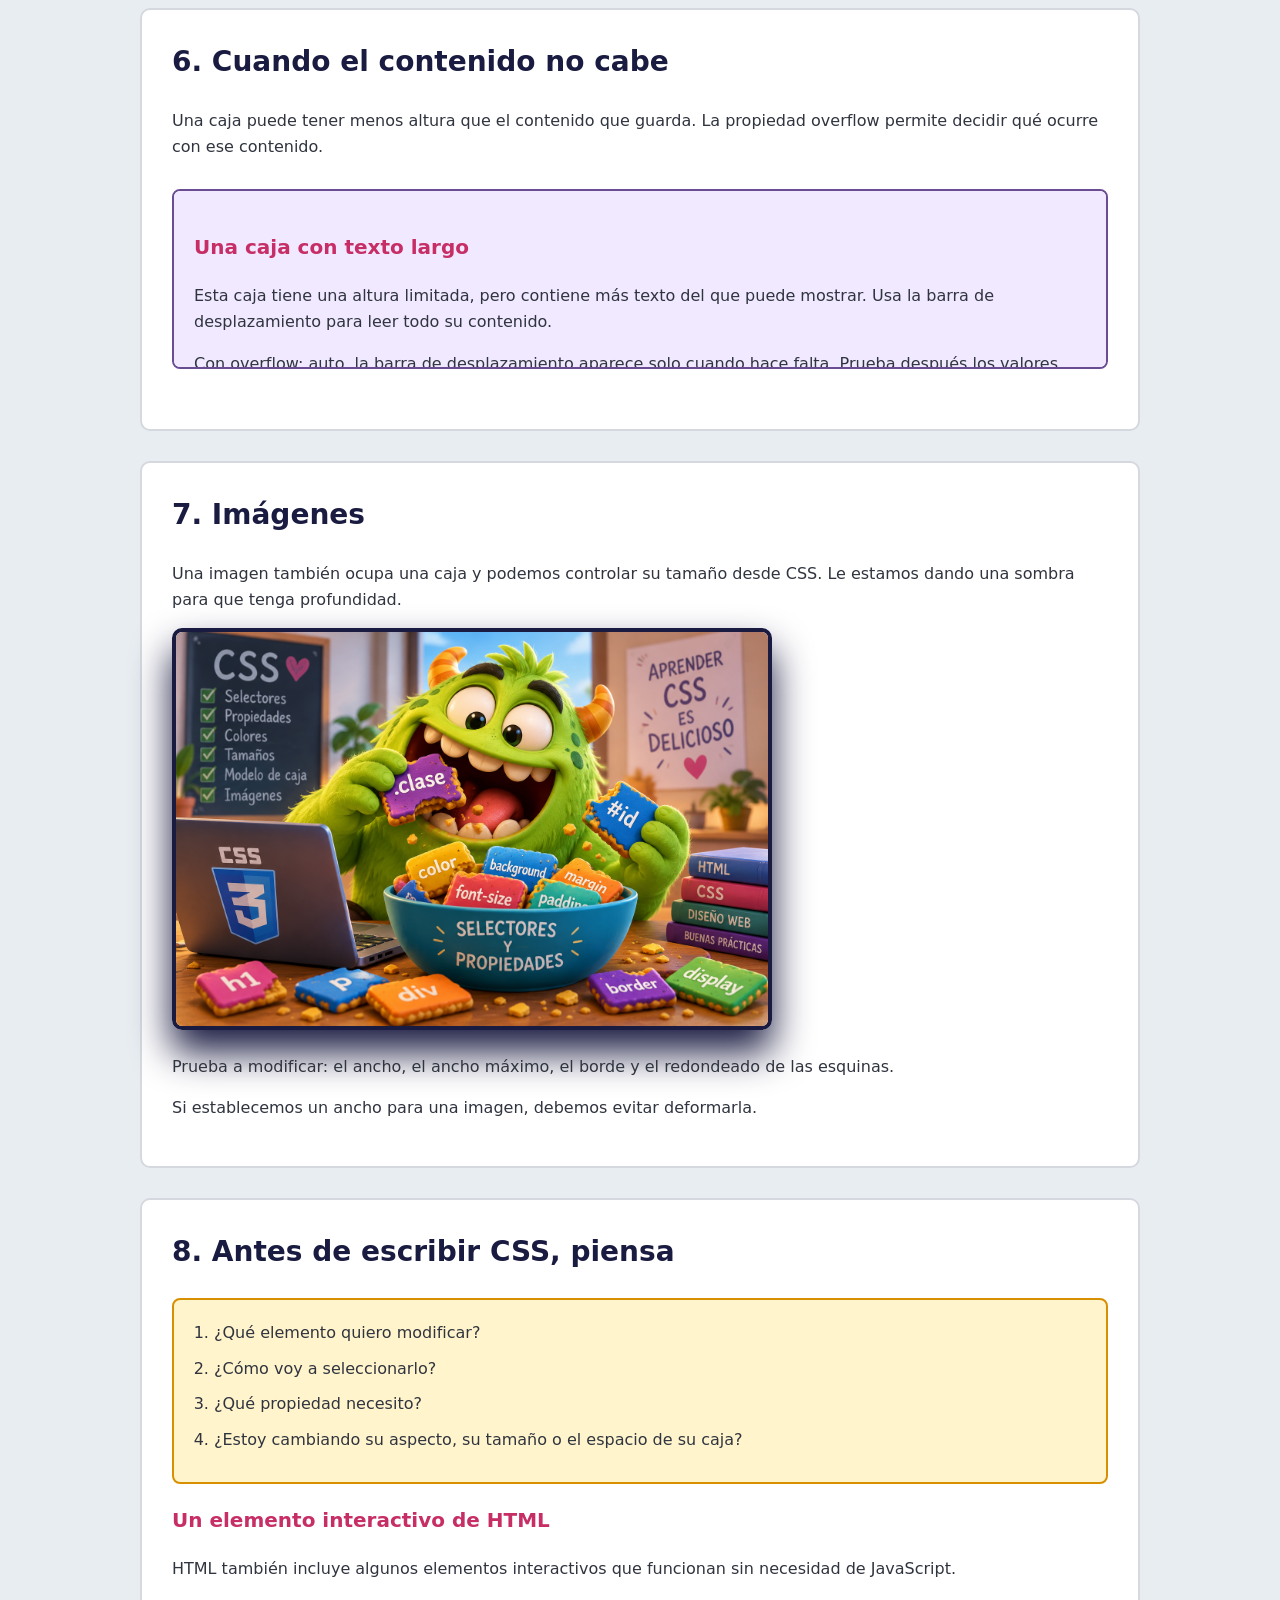
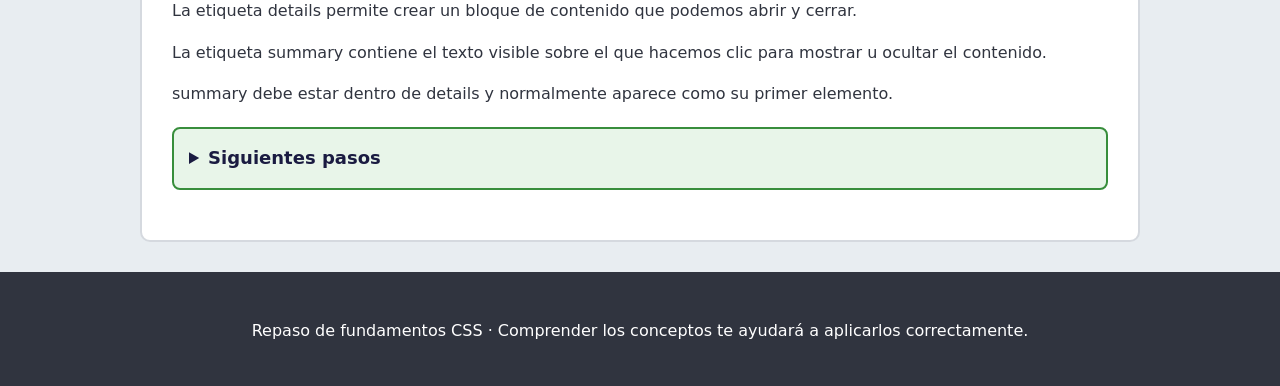
==== commit 6e8a9193: "Actualización del ejercicio CSS" ====
--- a/index.html
+++ b/index.html
@@ -50,12 +50,8 @@
         </figure>
 
 
-        <!-- Nuestra paleta de colores -->
-
         
 
-
-        <!-- Nuestro degradado -->
 
       
 
@@ -97,6 +93,8 @@
             <a href="#tamano">Tamaño</a>
 
             <a href="#cajas">Modelo de caja</a>
+
+            <a href="#desbordamiento">Desbordamiento</a>
 
             <a href="#imagenes">Imágenes</a>
 
@@ -197,7 +195,10 @@
             <li>Principal: <code>#30343F</code></li>
             <li>Secundario: <code>#1A1B41</code></li>
             <li>Acento: <code>#C62E65</code></li>
-            <li>Botones: <code>#629677</code></li>
+            <li>Blanco: <code>#FFFFFF</code></li>
+            <li>Suave: <code>#F0E9FF</code></li>
+            <li>Destacado: <code>#FFF0B8</code></li>
+            <li>Aviso: <code>#E3F2FD</code></li>
         </ul>
 
         <p>Podemos declararlas así:</p>
@@ -207,7 +208,10 @@
     --color-principal: #30343F;
     --color-secundario: #1A1B41;
     --color-acento: #C62E65;
-    --color-botones: #629677;
+    --color-blanco: #FFFFFF;
+    --color-suave: #F0E9FF;
+    --color-destacado: #FFF0B8;
+    --color-aviso: #E3F2FD;
 }</code></pre>
 
 
@@ -325,7 +329,7 @@
 
 
             <p class="destacado">
-                Este párrafo tiene una clase llamada destacado.
+                Este párrafo tiene una clase llamada destacado. Le hemos puesto un borde sólo a la izquierda.
 
                 La misma clase podría utilizarse
                 en otros elementos de la página.
@@ -346,8 +350,7 @@
 
 
             <p class="recordatorio">
-                Por ahora trabajaremos únicamente con selectores
-                de etiqueta, clase e ID.
+                Soy un parrafo con la clase recordatorio. Aparezco con un estilo diferente para llamar la atención del usuario.
             </p>
 
         </section>
@@ -381,7 +384,7 @@
 
 
             <p class="ejemplo">
-                Prueba a modificar el tamaño de letra,
+                 Soy un párrafo de ejemplo. Prueba a modificar el tamaño de letra,
                 el grosor y el interlineado de este párrafo
                 y observa cómo cambia su lectura.
             </p>
@@ -506,12 +509,16 @@
             </p>
 
 
+
+
+
             <p class="caja-ejemplo">
-                Esta caja nos permite observar
-                el modelo de caja.
-
-                Cambia su padding y su margin
-                para comprobar qué ocurre.
+                Esta es una caja real: el fondo llega hasta el padding,
+                el borde marca su límite y el margin la separa
+                de los elementos que tiene alrededor.
+
+                Prueba primero a cambiar solo su padding
+                y después solo su margin.
             </p>
 
 
@@ -580,50 +587,12 @@
 
 
                 <p>
-                    Podemos modificar por separado
-                    la parte superior,
-                    derecha,
-                    inferior
-                    e izquierda.
-                </p>
-
-
-                <p>
-                    En margin podemos utilizar:
-
-                    margin-top,
-
-                    margin-right,
-
-                    margin-bottom
-
-                    y margin-left.
-                </p>
-
-
-                <p>
-                    Lo mismo ocurre con padding.
-                </p>
-
-
-                <p>
-                    Cuando escribimos cuatro valores juntos,
-                    el orden es:
-
-                    arriba,
-                    derecha,
-                    abajo
-                    e izquierda.
-                </p>
-
-
-                <p>
-                    Pero si escribimos solo dos valores,
-                    el primero se aplica
-                    a la parte superior e inferior,
-
-                    y el segundo
-                    a la parte izquierda y derecha.
+                    Podemos cambiar cada lado con propiedades como
+                    margin-top o padding-left. Con cuatro valores, el orden es
+                    arriba, derecha, abajo e izquierda. Con dos valores,
+                    el primero se aplica arriba y abajo, y el segundo a los lados.
+
+                    Prueba: <code>padding: 1rem 3rem;</code>.
                 </p>
 
             </div>
@@ -634,7 +603,7 @@
                  MARGIN AUTO
                  ======================================== -->
 
-            <div class="caja-formativa caja-auto">
+            <div class="caja-auto">
 
                 <h3>¿Qué hace margin: auto?</h3>
 
@@ -695,23 +664,93 @@
                 en el ancho total.
             </p>
 
+
+            <h3>Comprueba la diferencia</h3>
+
+            <p>
+                Las dos cajas de este ejemplo tienen exactamente las mismas medidas:
+                width: 32rem, padding: 2rem y borde: 8px.
+
+                La única propiedad que cambia es box-sizing.
+                La caja exterior usa content-box.
+                La caja interior usa border-box.
+            </p>
+
+            <div class="caja-content-box">
+                <strong>content-box</strong>
+
+                <p>
+                    El width solo mide el contenido.
+                    El padding y el borde se suman al ancho visible.
+                </p>
+
+                <div class="caja-border-box">
+                    <strong>border-box</strong>
+
+                    <p>
+                        Esta caja está dentro de la anterior. Tiene el mismo
+                        width, padding y borde, pero aquí el width ya incluye
+                        el padding y el borde.
+                    </p>
+                </div>
+            </div>
+
         </section>
 
 
 
         <!-- ========================================
-             6. IMÁGENES
+             6. CUANDO EL CONTENIDO NO CABE
              ======================================== -->
 
+        <section id="desbordamiento">
+
+            <h2>6. Cuando el contenido no cabe</h2>
+
+            <p>
+                Una caja puede tener menos altura que el contenido que guarda.
+                La propiedad overflow permite decidir qué ocurre con ese contenido.
+            </p>
+
+            <div class="caja-desbordamiento">
+
+                <h3>Una caja con texto largo</h3>
+
+                <p>
+                    Esta caja tiene una altura limitada, pero contiene más texto
+                    del que puede mostrar. Usa la barra de desplazamiento para
+                    leer todo su contenido.
+                </p>
+
+                <p>
+                    Con overflow: auto, la barra de desplazamiento aparece solo
+                    cuando hace falta. Prueba después los valores visible, hidden
+                    y scroll, uno cada vez.
+                </p>
+
+                <p>
+                    Explica qué valor permite leer el texto completo sin que salga
+                    de la caja y qué valor lo oculta.
+                </p>
+
+            </div>
+
+        </section>
+
+
+
+        <!-- ========================================
+             7. IMÁGENES
+             ======================================== -->
+
         <section id="imagenes">
 
-            <h2>6. Imágenes</h2>
-
-
-            <p>
-                Una imagen también ocupa una caja
-                y podemos controlar su tamaño
-                desde CSS.
+            <h2>7. Imágenes</h2>
+
+
+            <p>
+                Una imagen también ocupa una caja y podemos controlar
+                su tamaño desde CSS. Le estamos dando una sombra para que tenga profundidad.
             </p>
 
 
@@ -728,11 +767,8 @@
                 el ancho,
 
                 el ancho máximo,
-
                 el borde
-
-                y el redondeado de las esquinas
-                de esta imagen.
+                y el redondeado de las esquinas.
             </p>
 
 
@@ -746,12 +782,12 @@
 
 
         <!-- ========================================
-             7. RECORDATORIO FINAL
+             8. RECORDATORIO FINAL
              ======================================== -->
 
         <section id="recordatorio">
 
-            <h2>7. Antes de escribir CSS, piensa</h2>
+            <h2>8. Antes de escribir CSS, piensa</h2>
 
 
             <ol>
@@ -864,4 +900,4 @@
 
 </body>
 
-</html>+</html>
--- a/styles.css
+++ b/styles.css
@@ -13,10 +13,10 @@
     --color-principal: #30343f;
     --color-secundario: #1a1b41;
     --color-acento: #c62e65;
-    --color-botones: #629677;
     --color-blanco: #ffffff;
-    --color-suave: #f4f6f8;
-    --color-destacado: #fff1f5;
+    --color-suave: #f0e9ff;
+    --color-destacado: #fff0b8;
+    --color-aviso: #e3f2fd;
 }
 
 
@@ -36,6 +36,11 @@
 
 html {
     font-size: 62.5%;
+}
+
+
+* {
+    box-sizing: border-box;
 }
 
 
@@ -133,13 +138,11 @@
    border-radius: 50% convierte esa caja
    cuadrada en un círculo.
 
-   object-fit: cover hace que la imagen rellene
-   el espacio sin deformarse.
    ================================================== */
 
 .logo-css {
-    width: 8rem;
-    height: 8rem;
+    width: 15rem;
+    height: 15rem;
 
     border: 3px solid var(--color-blanco);
 
@@ -318,7 +321,7 @@
 .destacado {
     background-color: var(--color-destacado);
 
-    border-left: 5px solid var(--color-acento);
+    border-left: 8px solid #e07a00;
 
     padding: 1.5rem;
 }
@@ -329,9 +332,9 @@
    ================================================== */
 
 .recordatorio {
-    background-color: var(--color-fondo);
-
-    border: 2px solid var(--color-secundario);
+    background-color: var(--color-aviso);
+
+    border: 2px solid #1976d2;
 
     border-radius: 0.5rem;
 
@@ -344,9 +347,9 @@
    ================================================== */
 
 .ejemplo {
-    background-color: var(--color-suave);
-
-    border: 2px solid var(--color-secundario);
+    background-color: #edf8f0;
+
+    border: 2px dashed #2e7d32;
 
     border-radius: 0.8rem;
 
@@ -368,7 +371,9 @@
 
 ul,
 ol {
-    background-color: var(--color-fondo);
+    background-color: #fff4cc;
+
+    border: 2px solid #d99000;
 
     border-radius: 0.8rem;
 
@@ -396,13 +401,50 @@
    ================================================== */
 
 .caja-ejemplo {
-    background-color: var(--color-destacado);
-
-    border: 4px solid var(--color-acento);
+    background-color: #ffe1ec;
+
+    border: 6px solid var(--color-acento);
 
     margin: 3rem 0;
 
     padding: 2rem;
+}
+
+
+
+/* ==================================================
+   COMPARACIÓN CONTENT-BOX Y BORDER-BOX
+
+   Ambas reglas declaran el mismo tamaño, padding y borde.
+   La diferencia de cálculo la marca box-sizing.
+   ================================================== */
+
+.caja-content-box {
+    background-color: #dbeafe;
+
+    border: 8px solid #2563eb;
+
+    margin: 2rem 0;
+
+    padding: 2rem;
+
+    width: 32rem;
+
+    box-sizing: content-box;
+}
+
+.caja-border-box {
+    background-color: #dcfce7;
+
+    border: 8px solid #2563eb;
+
+    margin: 2rem 0;
+
+    padding: 2rem;
+
+    width: 32rem;
+
+    box-sizing: border-box;
 }
 
 
@@ -418,7 +460,7 @@
 .caja-formativa {
     background-color: var(--color-suave);
 
-    border: 2px solid var(--color-secundario);
+    border: 2px solid #6a4c93;
 
     border-radius: 0.8rem;
 
@@ -441,9 +483,41 @@
    ================================================== */
 
 .caja-auto {
+    background-color: var(--color-suave);
+
+    border: 2px solid #6a4c93;
+
+    border-radius: 0.8rem;
+
+    padding: 2rem;
+
     width: 70%;
 
     margin: 3rem auto;
+}
+
+
+/* ==================================================
+   CONTENIDO QUE DESBORDA
+
+   Esta caja tiene el mismo aspecto que las cajas
+   formativas, pero incorpora un alto limitado y overflow.
+   ================================================== */
+
+.caja-desbordamiento {
+    background-color: var(--color-suave);
+
+    border: 2px solid #6a4c93;
+
+    border-radius: 0.8rem;
+
+    height: 18rem;
+
+    overflow: auto;
+
+    padding: 2rem;
+
+    margin: 3rem 0;
 }
 
 
@@ -461,14 +535,17 @@
    ================================================== */
 
 .imagen-tema {
-    width: 100%;
+    width: 80%;
 
     max-width: 60rem;
 
     border: 4px solid var(--color-secundario);
 
     border-radius: 1rem;
-}
+
+    box-shadow: 0 22px 38px #1a1b41;
+}
+
 
 
 /* ==================================================
@@ -537,9 +614,9 @@
 
     padding: 1.5rem;
 
-    background-color: var(--color-suave);
-
-    border: 2px solid var(--color-secundario);
+    background-color: #e8f5e9;
+
+    border: 2px solid #388e3c;
 
     border-radius: 0.8rem;
 }
@@ -577,4 +654,4 @@
     padding: 3rem;
 
     text-align: center;
-}+}
